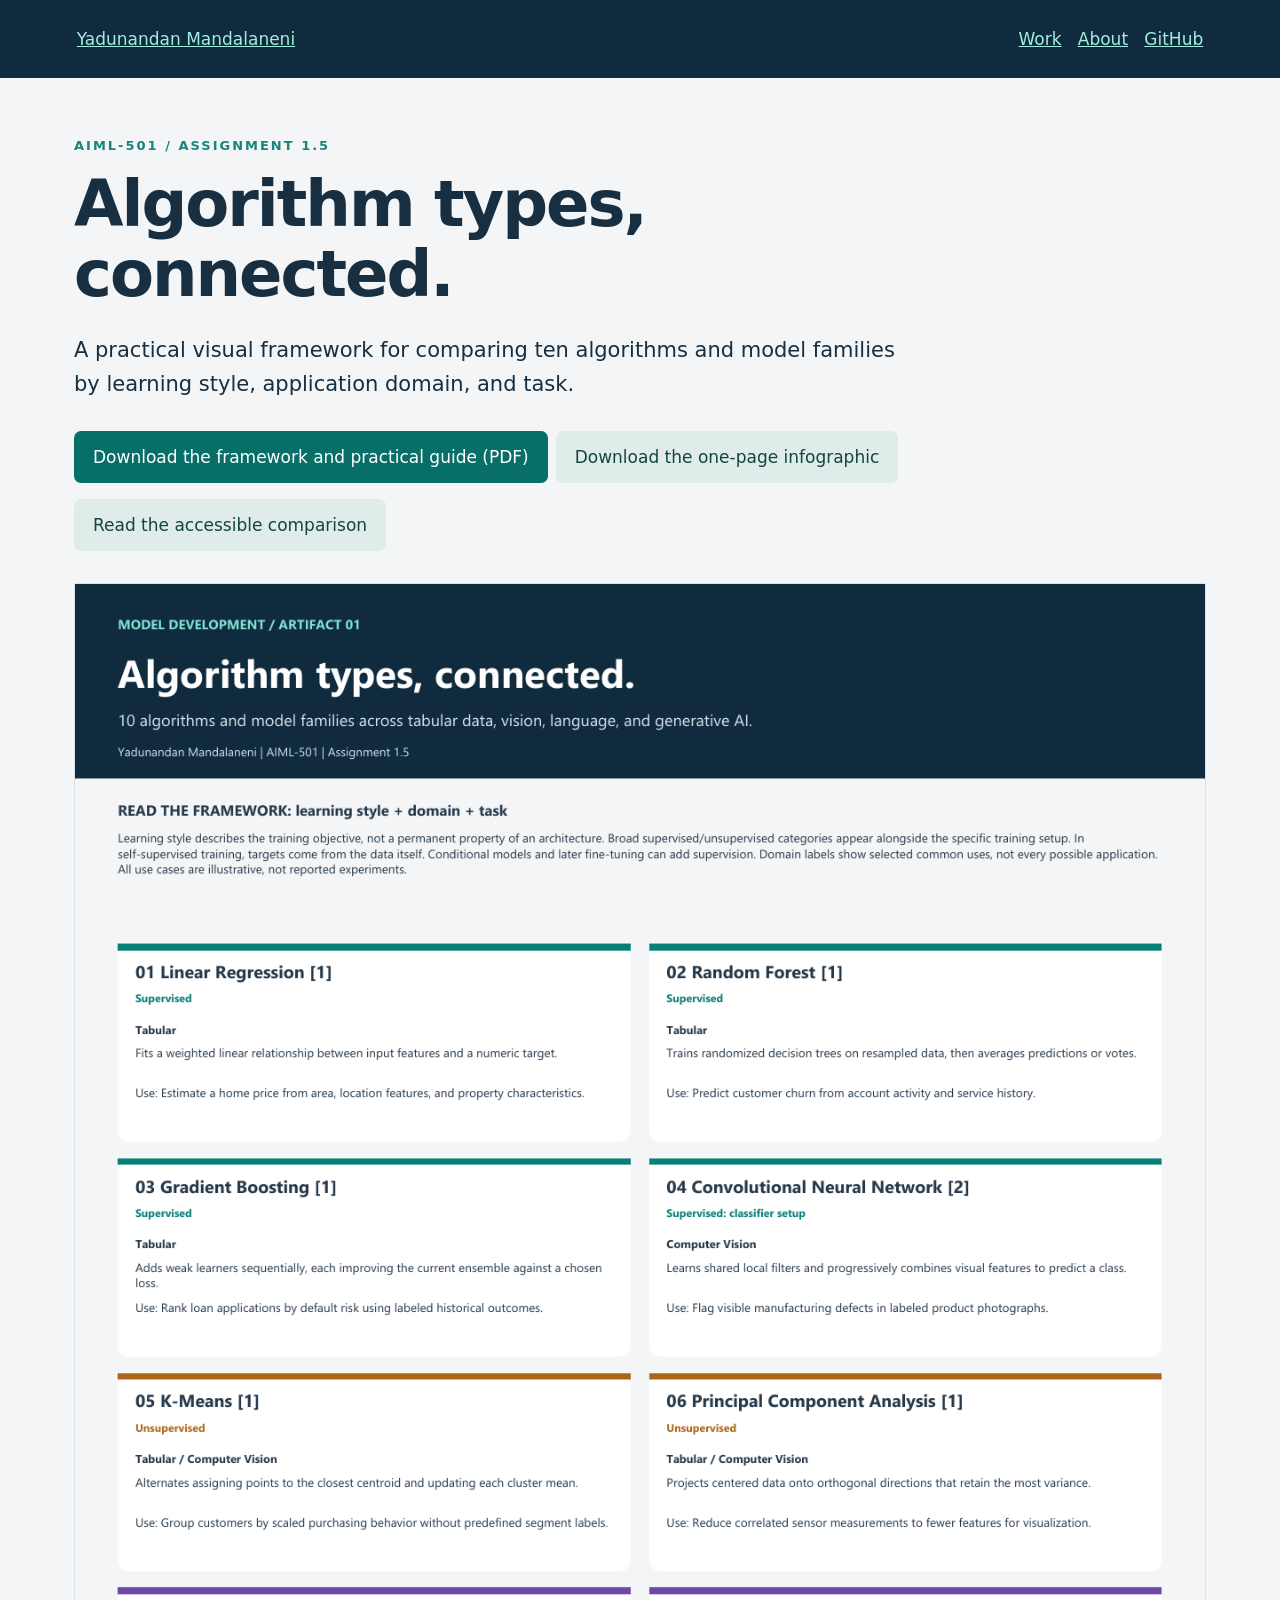
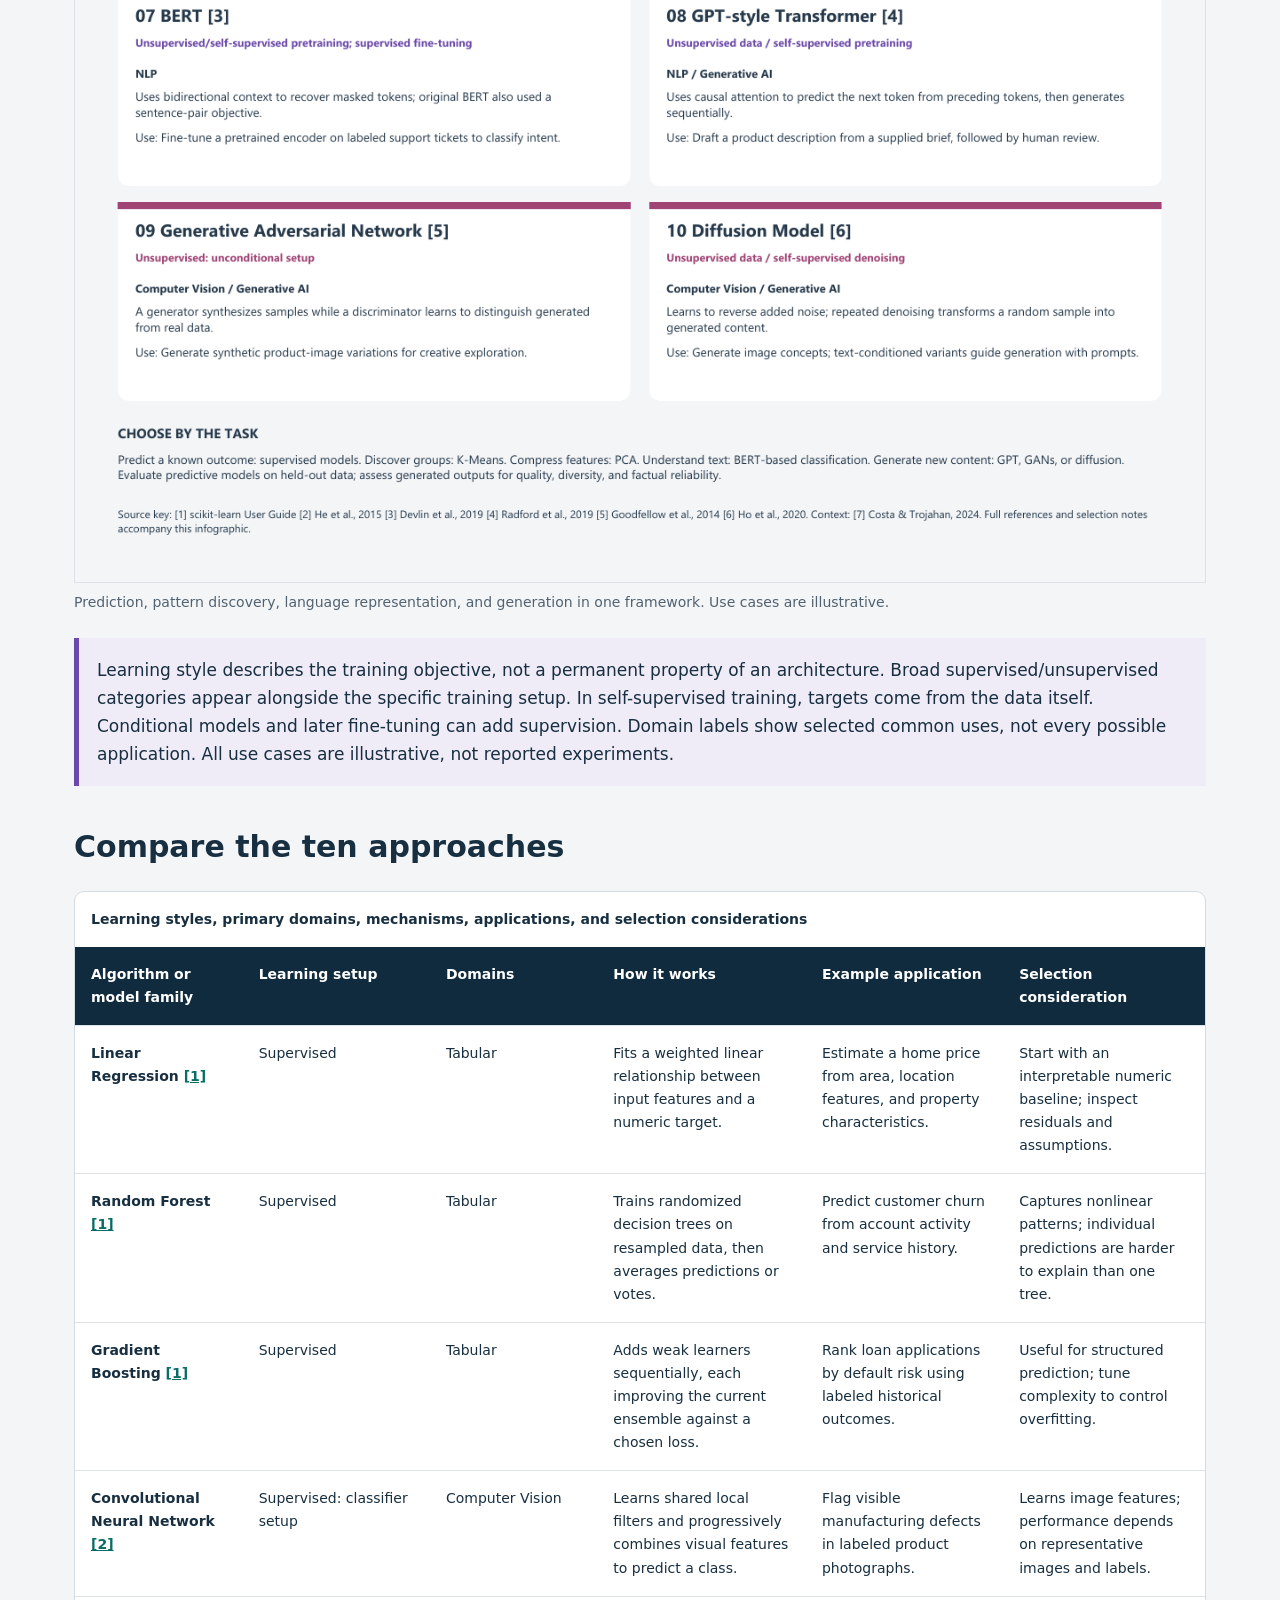
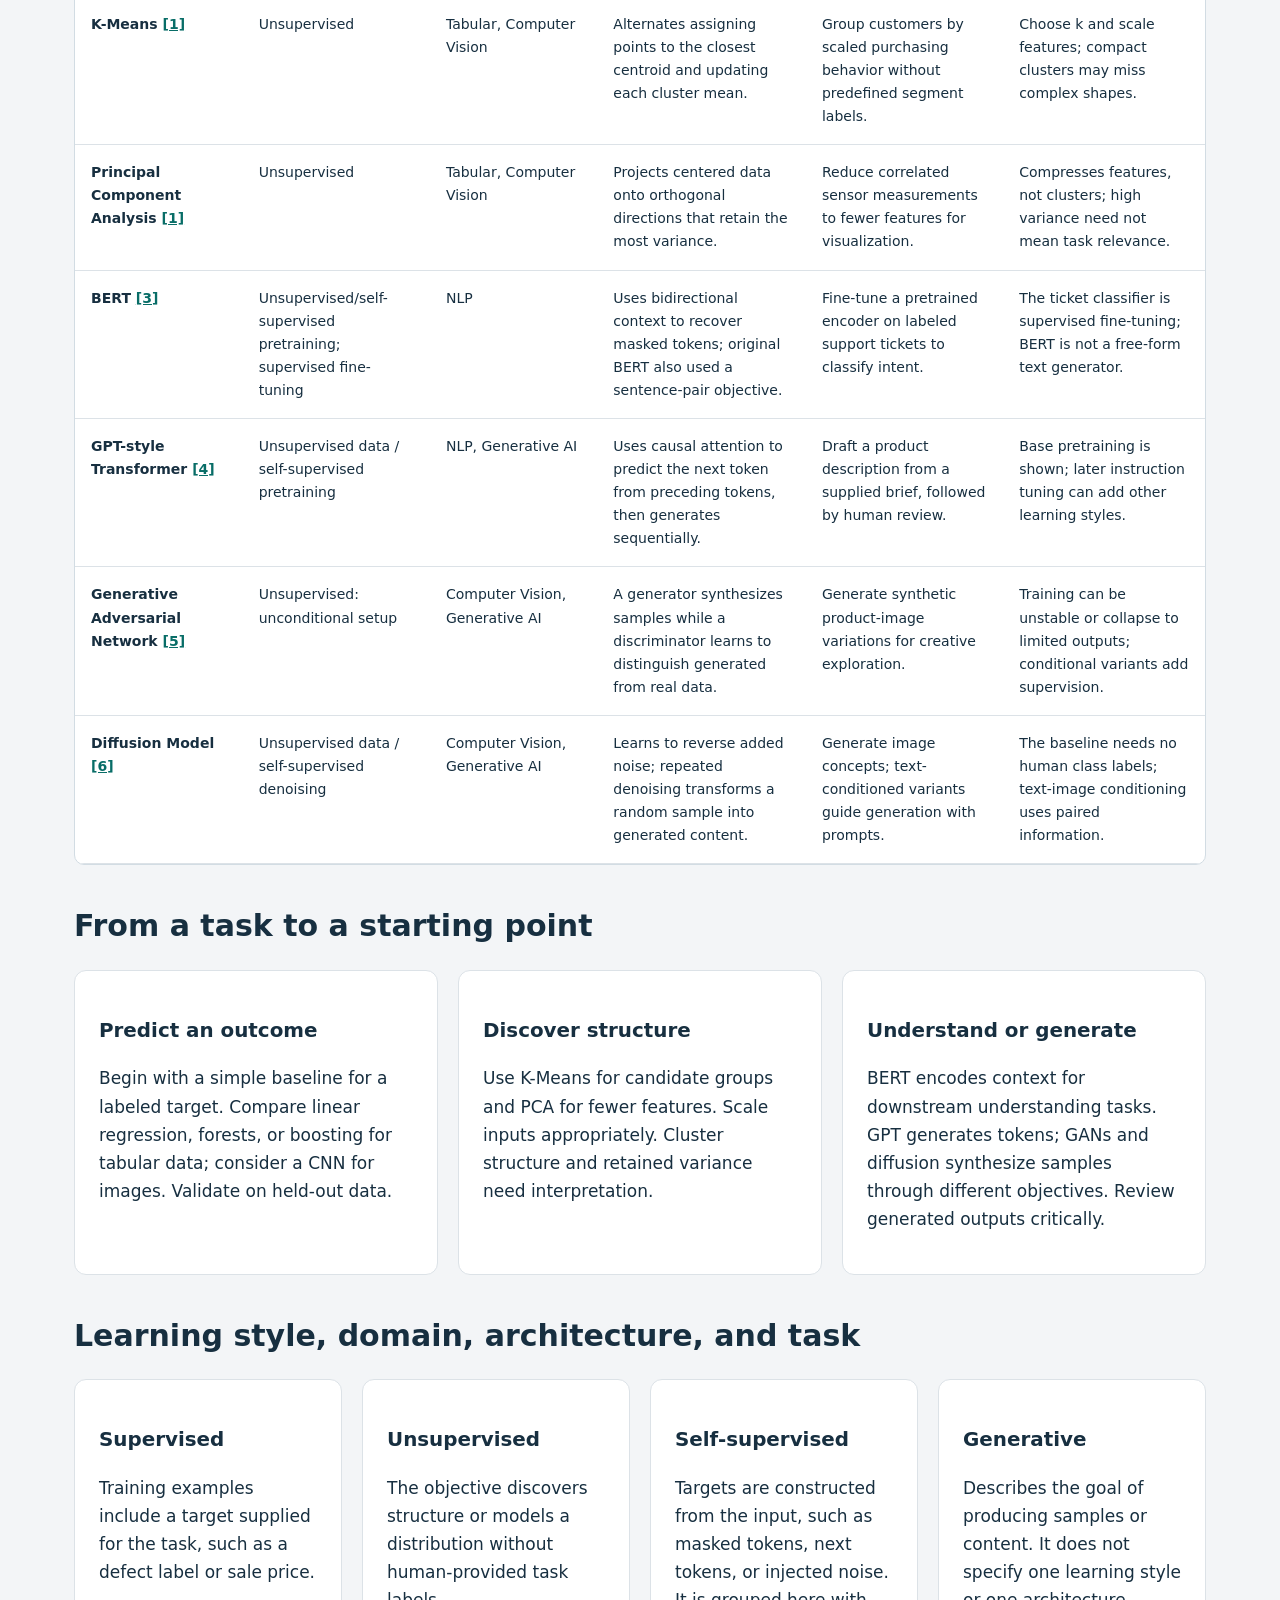
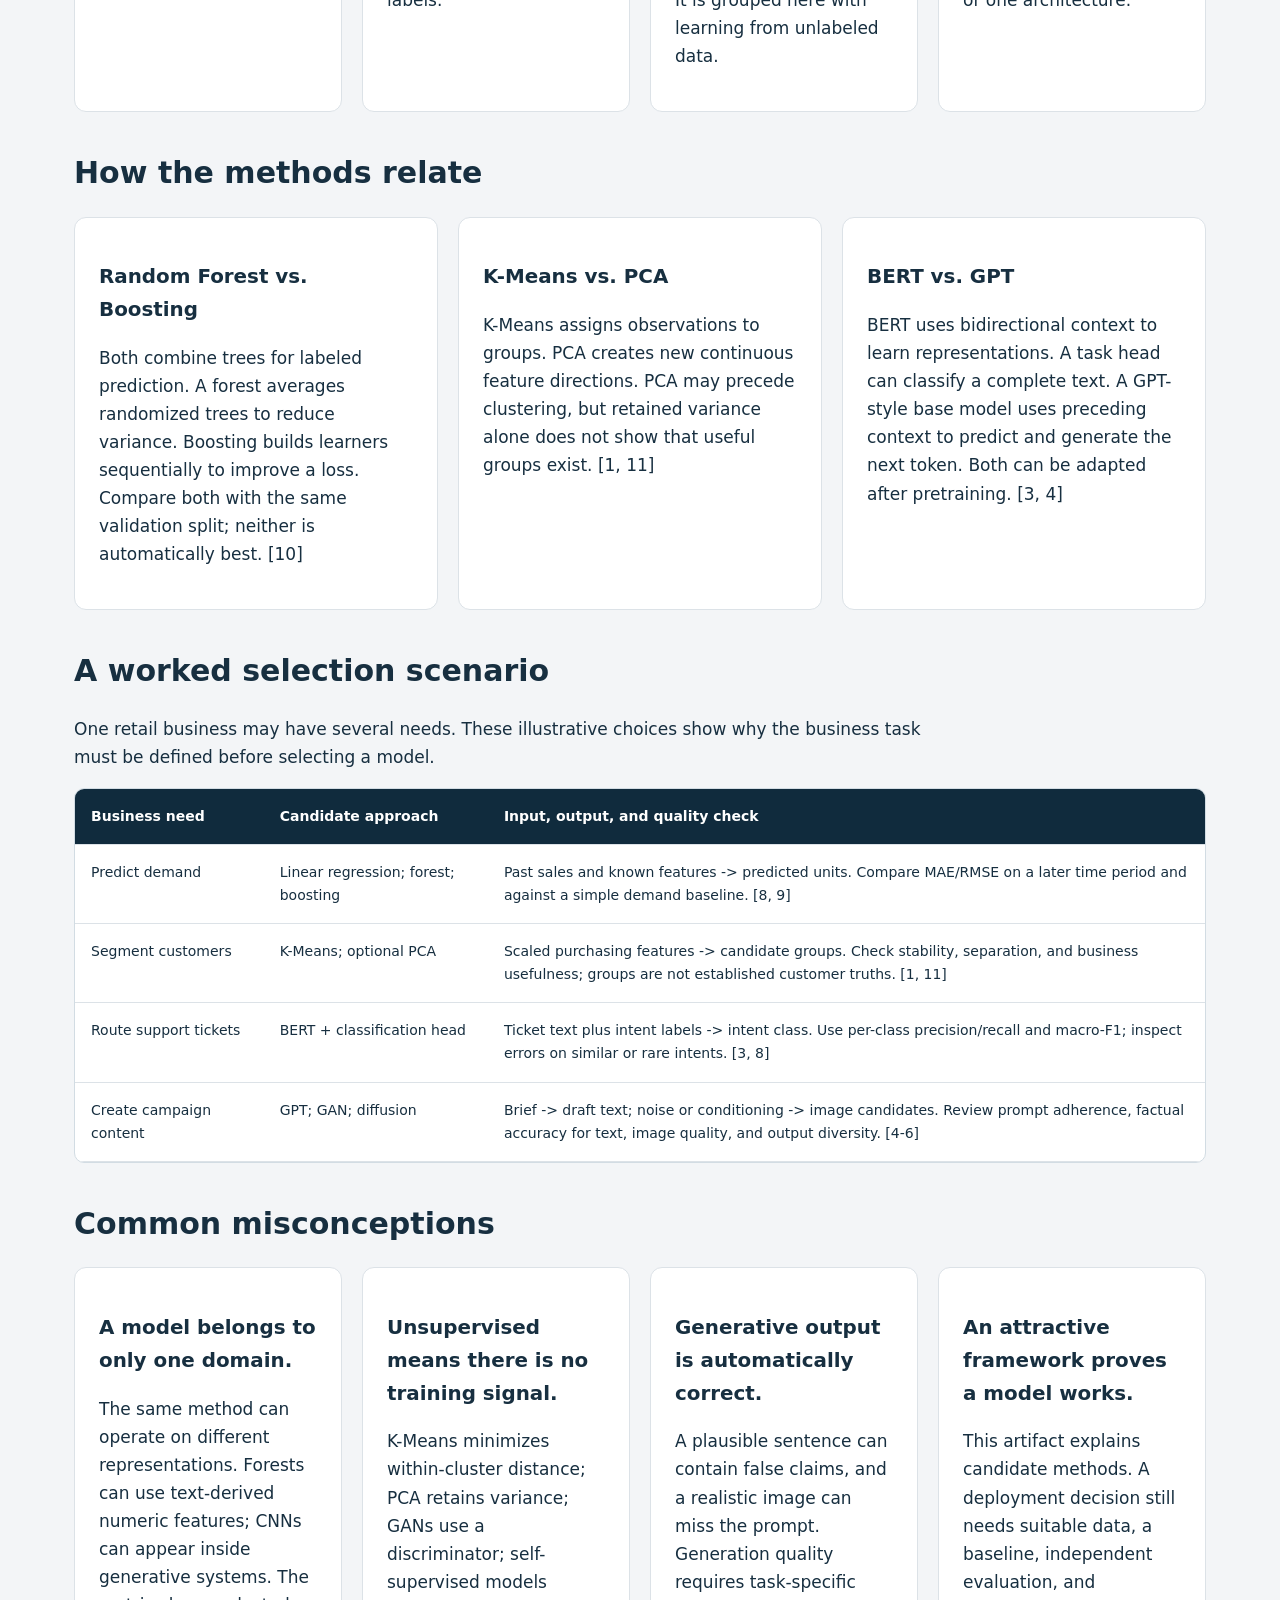
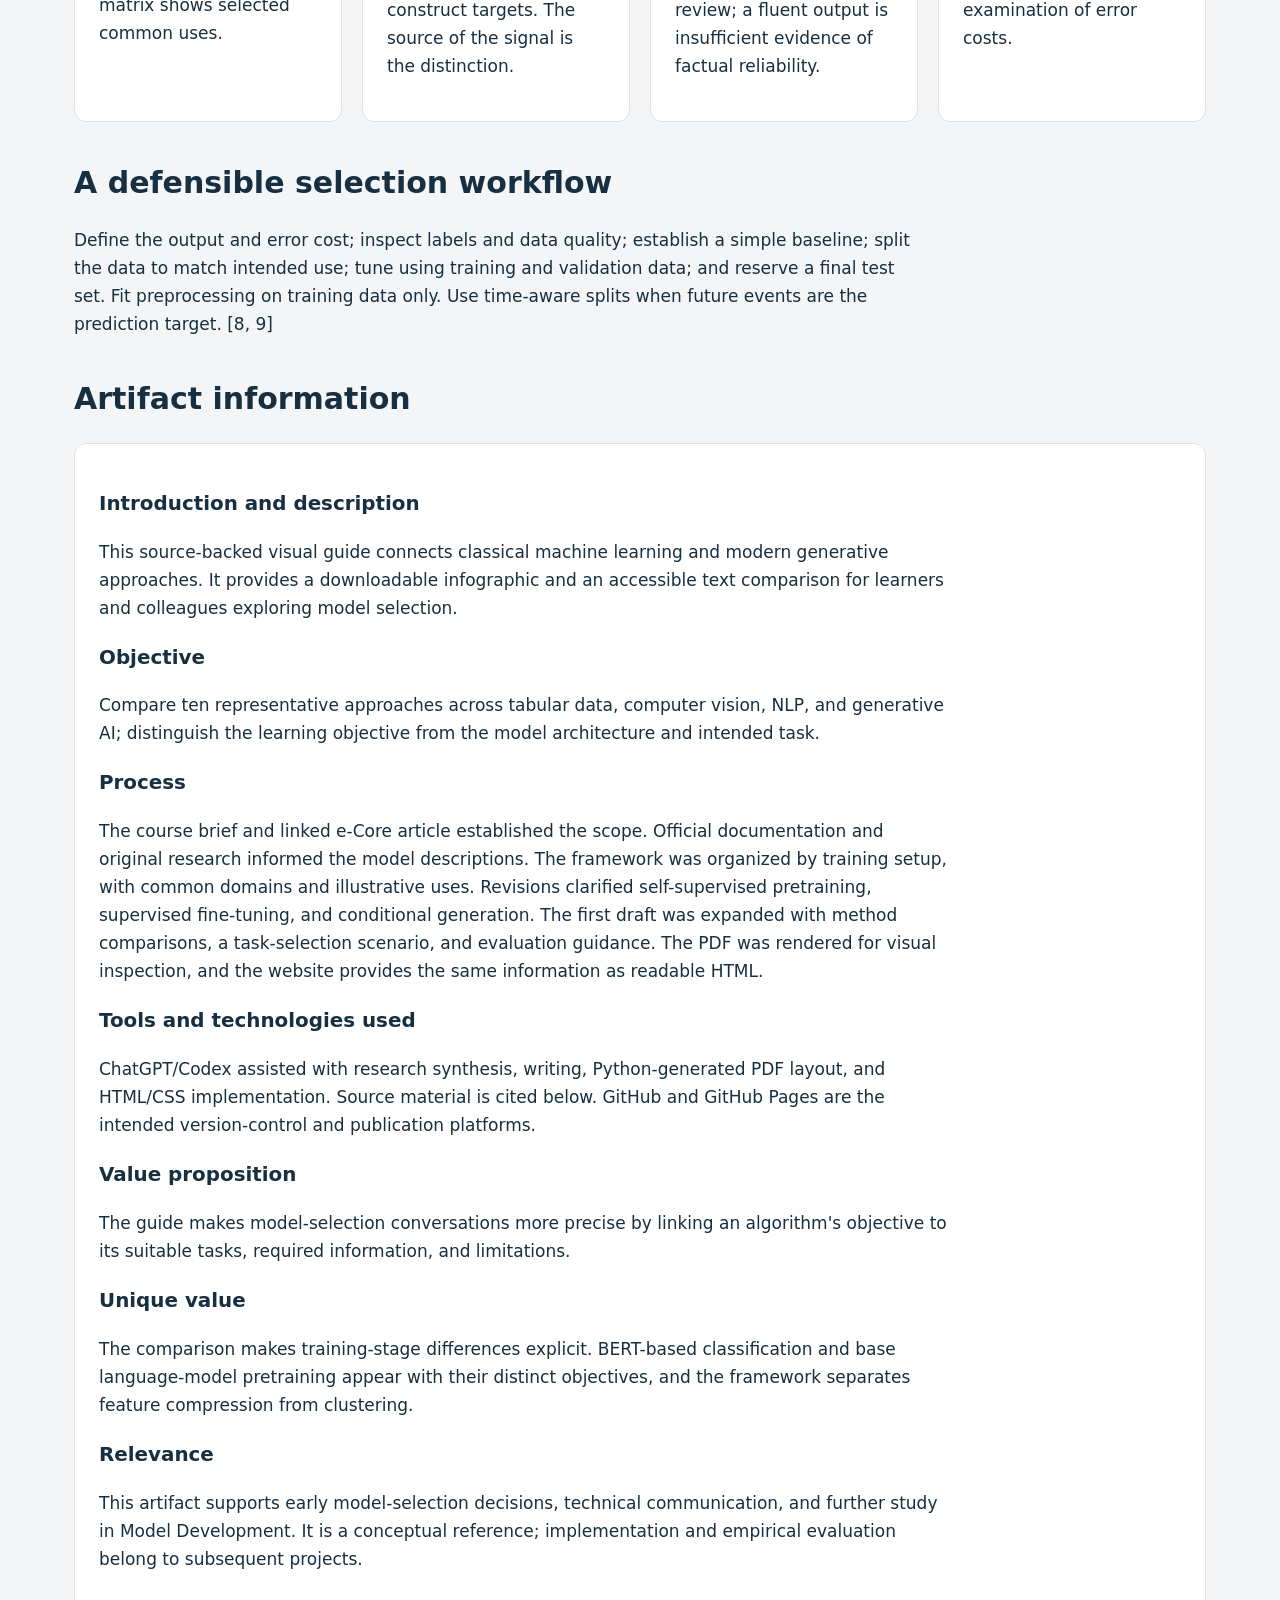
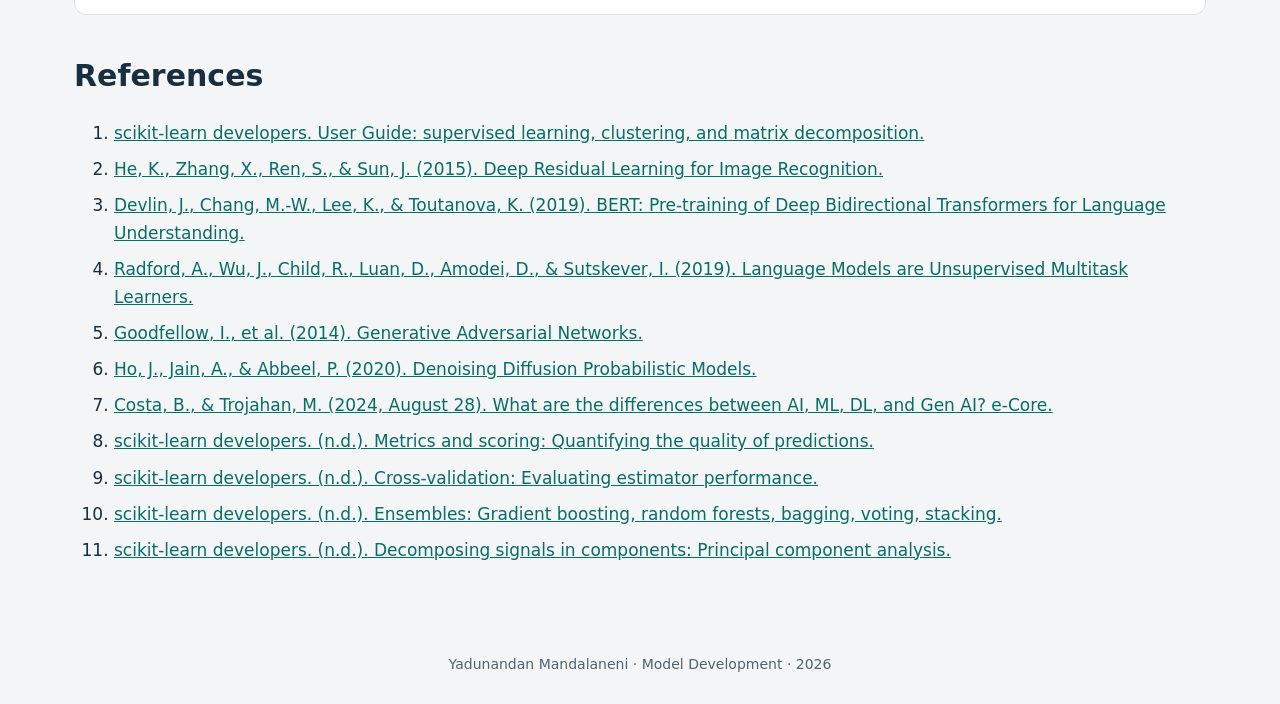
==== courses/model-development/algorithm-types/index.html @ 96363f98 "Add Model Development portfolio and Algorithm Types artifact" ====
<!doctype html><html lang="en"><head><meta charset="utf-8"><meta name="viewport" content="width=device-width,initial-scale=1"><title>Algorithm Types | Yadunandan Mandalaneni</title><meta name="description" content="Algorithm Types - Model Development coursework and project evidence."><link rel="stylesheet" href="../../../styles.css"></head><body><header><nav><a href="../../../index.html">Yadunandan Mandalaneni</a><span><a href="../../../index.html#work">Work</a> &nbsp; <a href="../../../index.html#about">About</a> &nbsp; <a href="https://github.com/Nandan09-12">GitHub</a></span></nav></header><main><p class="eyebrow">AIML-501 / Assignment 1.5</p><h1>Algorithm types,<br>connected.</h1><p class="lead">A practical visual framework for comparing ten algorithms and model families by learning style, application domain, and task.</p><a class="button" href="algorithm-types-framework.pdf">Download the framework and practical guide (PDF)</a><a class="button secondary" href="algorithm-types-infographic.pdf">Download the one-page infographic</a><a class="button secondary" href="#comparison">Read the accessible comparison</a><figure><img src="algorithm-types-framework.png" alt="Ten-algorithm infographic. The complete explanations and use cases are available in the comparison table below."><figcaption>Prediction, pattern discovery, language representation, and generation in one framework. Use cases are illustrative.</figcaption></figure><div class="note">Learning style describes the training objective, not a permanent property of an architecture. Broad supervised/unsupervised categories appear alongside the specific training setup. In self-supervised training, targets come from the data itself. Conditional models and later fine-tuning can add supervision. Domain labels show selected common uses, not every possible application. All use cases are illustrative, not reported experiments.</div><h2 id="comparison">Compare the ten approaches</h2><div class="scroll" tabindex="0" role="region" aria-label="Scrollable algorithm comparison"><table><caption>Learning styles, primary domains, mechanisms, applications, and selection considerations</caption><thead><tr><th>Algorithm or model family</th><th>Learning setup</th><th>Domains</th><th>How it works</th><th>Example application</th><th>Selection consideration</th></tr></thead><tbody><tr><th scope="row">Linear Regression <a href="#ref-1">[1]</a></th><td>Supervised</td><td>Tabular</td><td>Fits a weighted linear relationship between input features and a numeric target.</td><td>Estimate a home price from area, location features, and property characteristics.</td><td>Start with an interpretable numeric baseline; inspect residuals and assumptions.</td></tr><tr><th scope="row">Random Forest <a href="#ref-1">[1]</a></th><td>Supervised</td><td>Tabular</td><td>Trains randomized decision trees on resampled data, then averages predictions or votes.</td><td>Predict customer churn from account activity and service history.</td><td>Captures nonlinear patterns; individual predictions are harder to explain than one tree.</td></tr><tr><th scope="row">Gradient Boosting <a href="#ref-1">[1]</a></th><td>Supervised</td><td>Tabular</td><td>Adds weak learners sequentially, each improving the current ensemble against a chosen loss.</td><td>Rank loan applications by default risk using labeled historical outcomes.</td><td>Useful for structured prediction; tune complexity to control overfitting.</td></tr><tr><th scope="row">Convolutional Neural Network <a href="#ref-2">[2]</a></th><td>Supervised: classifier setup</td><td>Computer Vision</td><td>Learns shared local filters and progressively combines visual features to predict a class.</td><td>Flag visible manufacturing defects in labeled product photographs.</td><td>Learns image features; performance depends on representative images and labels.</td></tr><tr><th scope="row">K-Means <a href="#ref-1">[1]</a></th><td>Unsupervised</td><td>Tabular, Computer Vision</td><td>Alternates assigning points to the closest centroid and updating each cluster mean.</td><td>Group customers by scaled purchasing behavior without predefined segment labels.</td><td>Choose k and scale features; compact clusters may miss complex shapes.</td></tr><tr><th scope="row">Principal Component Analysis <a href="#ref-1">[1]</a></th><td>Unsupervised</td><td>Tabular, Computer Vision</td><td>Projects centered data onto orthogonal directions that retain the most variance.</td><td>Reduce correlated sensor measurements to fewer features for visualization.</td><td>Compresses features, not clusters; high variance need not mean task relevance.</td></tr><tr><th scope="row">BERT <a href="#ref-3">[3]</a></th><td>Unsupervised/self-supervised pretraining; supervised fine-tuning</td><td>NLP</td><td>Uses bidirectional context to recover masked tokens; original BERT also used a sentence-pair objective.</td><td>Fine-tune a pretrained encoder on labeled support tickets to classify intent.</td><td>The ticket classifier is supervised fine-tuning; BERT is not a free-form text generator.</td></tr><tr><th scope="row">GPT-style Transformer <a href="#ref-4">[4]</a></th><td>Unsupervised data / self-supervised pretraining</td><td>NLP, Generative AI</td><td>Uses causal attention to predict the next token from preceding tokens, then generates sequentially.</td><td>Draft a product description from a supplied brief, followed by human review.</td><td>Base pretraining is shown; later instruction tuning can add other learning styles.</td></tr><tr><th scope="row">Generative Adversarial Network <a href="#ref-5">[5]</a></th><td>Unsupervised: unconditional setup</td><td>Computer Vision, Generative AI</td><td>A generator synthesizes samples while a discriminator learns to distinguish generated from real data.</td><td>Generate synthetic product-image variations for creative exploration.</td><td>Training can be unstable or collapse to limited outputs; conditional variants add supervision.</td></tr><tr><th scope="row">Diffusion Model <a href="#ref-6">[6]</a></th><td>Unsupervised data / self-supervised denoising</td><td>Computer Vision, Generative AI</td><td>Learns to reverse added noise; repeated denoising transforms a random sample into generated content.</td><td>Generate image concepts; text-conditioned variants guide generation with prompts.</td><td>The baseline needs no human class labels; text-image conditioning uses paired information.</td></tr></tbody></table></div><h2>From a task to a starting point</h2><div class="cards"><section class="panel"><h3>Predict an outcome</h3><p>Begin with a simple baseline for a labeled target. Compare linear regression, forests, or boosting for tabular data; consider a CNN for images. Validate on held-out data.</p></section><section class="panel"><h3>Discover structure</h3><p>Use K-Means for candidate groups and PCA for fewer features. Scale inputs appropriately. Cluster structure and retained variance need interpretation.</p></section><section class="panel"><h3>Understand or generate</h3><p>BERT encodes context for downstream understanding tasks. GPT generates tokens; GANs and diffusion synthesize samples through different objectives. Review generated outputs critically.</p></section></div><h2>Learning style, domain, architecture, and task</h2><div class="cards"><section class="panel"><h3>Supervised</h3><p>Training examples include a target supplied for the task, such as a defect label or sale price.</p></section><section class="panel"><h3>Unsupervised</h3><p>The objective discovers structure or models a distribution without human-provided task labels.</p></section><section class="panel"><h3>Self-supervised</h3><p>Targets are constructed from the input, such as masked tokens, next tokens, or injected noise. It is grouped here with learning from unlabeled data.</p></section><section class="panel"><h3>Generative</h3><p>Describes the goal of producing samples or content. It does not specify one learning style or one architecture.</p></section></div><h2>How the methods relate</h2><div class="cards"><section class="panel"><h3>Random Forest vs. Boosting</h3><p>Both combine trees for labeled prediction. A forest averages randomized trees to reduce variance. Boosting builds learners sequentially to improve a loss. Compare both with the same validation split; neither is automatically best. [10]</p></section><section class="panel"><h3>K-Means vs. PCA</h3><p>K-Means assigns observations to groups. PCA creates new continuous feature directions. PCA may precede clustering, but retained variance alone does not show that useful groups exist. [1, 11]</p></section><section class="panel"><h3>BERT vs. GPT</h3><p>BERT uses bidirectional context to learn representations. A task head can classify a complete text. A GPT-style base model uses preceding context to predict and generate the next token. Both can be adapted after pretraining. [3, 4]</p></section></div><h2>A worked selection scenario</h2><p>One retail business may have several needs. These illustrative choices show why the business task must be defined before selecting a model.</p><div class="scroll" tabindex="0" role="region" aria-label="Retail task comparison"><table><thead><tr><th>Business need</th><th>Candidate approach</th><th>Input, output, and quality check</th></tr></thead><tbody><tr><td>Predict demand</td><td>Linear regression; forest; boosting</td><td>Past sales and known features -&gt; predicted units. Compare MAE/RMSE on a later time period and against a simple demand baseline. [8, 9]</td></tr><tr><td>Segment customers</td><td>K-Means; optional PCA</td><td>Scaled purchasing features -&gt; candidate groups. Check stability, separation, and business usefulness; groups are not established customer truths. [1, 11]</td></tr><tr><td>Route support tickets</td><td>BERT + classification head</td><td>Ticket text plus intent labels -&gt; intent class. Use per-class precision/recall and macro-F1; inspect errors on similar or rare intents. [3, 8]</td></tr><tr><td>Create campaign content</td><td>GPT; GAN; diffusion</td><td>Brief -&gt; draft text; noise or conditioning -&gt; image candidates. Review prompt adherence, factual accuracy for text, image quality, and output diversity. [4-6]</td></tr></tbody></table></div><h2>Common misconceptions</h2><div class="cards"><section class="panel"><h3>A model belongs to only one domain.</h3><p>The same method can operate on different representations. Forests can use text-derived numeric features; CNNs can appear inside generative systems. The matrix shows selected common uses.</p></section><section class="panel"><h3>Unsupervised means there is no training signal.</h3><p>K-Means minimizes within-cluster distance; PCA retains variance; GANs use a discriminator; self-supervised models construct targets. The source of the signal is the distinction.</p></section><section class="panel"><h3>Generative output is automatically correct.</h3><p>A plausible sentence can contain false claims, and a realistic image can miss the prompt. Generation quality requires task-specific review; a fluent output is insufficient evidence of factual reliability.</p></section><section class="panel"><h3>An attractive framework proves a model works.</h3><p>This artifact explains candidate methods. A deployment decision still needs suitable data, a baseline, independent evaluation, and examination of error costs.</p></section></div><h2>A defensible selection workflow</h2><p>Define the output and error cost; inspect labels and data quality; establish a simple baseline; split the data to match intended use; tune using training and validation data; and reserve a final test set. Fit preprocessing on training data only. Use time-aware splits when future events are the prediction target. [8, 9]</p><h2>Artifact information</h2><section class="panel"><h3>Introduction and description</h3><p>This source-backed visual guide connects classical machine learning and modern generative approaches. It provides a downloadable infographic and an accessible text comparison for learners and colleagues exploring model selection.</p><h3>Objective</h3><p>Compare ten representative approaches across tabular data, computer vision, NLP, and generative AI; distinguish the learning objective from the model architecture and intended task.</p><h3>Process</h3><p>The course brief and linked e-Core article established the scope. Official documentation and original research informed the model descriptions. The framework was organized by training setup, with common domains and illustrative uses. Revisions clarified self-supervised pretraining, supervised fine-tuning, and conditional generation. The first draft was expanded with method comparisons, a task-selection scenario, and evaluation guidance. The PDF was rendered for visual inspection, and the website provides the same information as readable HTML.</p><h3>Tools and technologies used</h3><p>ChatGPT/Codex assisted with research synthesis, writing, Python-generated PDF layout, and HTML/CSS implementation. Source material is cited below. GitHub and GitHub Pages are the intended version-control and publication platforms.</p><h3>Value proposition</h3><p>The guide makes model-selection conversations more precise by linking an algorithm's objective to its suitable tasks, required information, and limitations.</p><h3>Unique value</h3><p>The comparison makes training-stage differences explicit. BERT-based classification and base language-model pretraining appear with their distinct objectives, and the framework separates feature compression from clustering.</p><h3>Relevance</h3><p>This artifact supports early model-selection decisions, technical communication, and further study in Model Development. It is a conceptual reference; implementation and empirical evaluation belong to subsequent projects.</p></section><h2>References</h2><ol><li id="ref-1" value="1"><a href="https://scikit-learn.org/stable/user_guide.html">scikit-learn developers. User Guide: supervised learning, clustering, and matrix decomposition.</a></li><li id="ref-2" value="2"><a href="https://arxiv.org/abs/1512.03385">He, K., Zhang, X., Ren, S., &amp; Sun, J. (2015). Deep Residual Learning for Image Recognition.</a></li><li id="ref-3" value="3"><a href="https://arxiv.org/abs/1810.04805">Devlin, J., Chang, M.-W., Lee, K., &amp; Toutanova, K. (2019). BERT: Pre-training of Deep Bidirectional Transformers for Language Understanding.</a></li><li id="ref-4" value="4"><a href="https://cdn.openai.com/better-language-models/language_models_are_unsupervised_multitask_learners.pdf">Radford, A., Wu, J., Child, R., Luan, D., Amodei, D., &amp; Sutskever, I. (2019). Language Models are Unsupervised Multitask Learners.</a></li><li id="ref-5" value="5"><a href="https://arxiv.org/abs/1406.2661">Goodfellow, I., et al. (2014). Generative Adversarial Networks.</a></li><li id="ref-6" value="6"><a href="https://arxiv.org/abs/2006.11239">Ho, J., Jain, A., &amp; Abbeel, P. (2020). Denoising Diffusion Probabilistic Models.</a></li><li id="ref-7" value="7"><a href="https://www.e-core.com/na-en/articles/differences-between-ai-ml-dl-gen-ai">Costa, B., &amp; Trojahan, M. (2024, August 28). What are the differences between AI, ML, DL, and Gen AI? e-Core.</a></li><li id="ref-8" value="8"><a href="https://scikit-learn.org/stable/modules/model_evaluation.html">scikit-learn developers. (n.d.). Metrics and scoring: Quantifying the quality of predictions.</a></li><li id="ref-9" value="9"><a href="https://scikit-learn.org/stable/modules/cross_validation.html">scikit-learn developers. (n.d.). Cross-validation: Evaluating estimator performance.</a></li><li id="ref-10" value="10"><a href="https://scikit-learn.org/stable/modules/ensemble.html">scikit-learn developers. (n.d.). Ensembles: Gradient boosting, random forests, bagging, voting, stacking.</a></li><li id="ref-11" value="11"><a href="https://scikit-learn.org/stable/modules/decomposition.html#pca">scikit-learn developers. (n.d.). Decomposing signals in components: Principal component analysis.</a></li></ol></main><footer>Yadunandan Mandalaneni · Model Development · 2026</footer></body></html>
---- styles.css ----
*{box-sizing:border-box}body{margin:0;background:#f3f5f7;color:#172f40;font:17px/1.65 system-ui,sans-serif}a{color:#086d67}header{background:#102b3d;color:white;padding:25px max(6vw,22px)}header a{color:#a3eddf}nav{display:flex;justify-content:space-between;gap:20px;flex-wrap:wrap}main{max-width:1180px;margin:auto;padding:44px 24px}h1{font-size:clamp(34px,5vw,64px);line-height:1.08;letter-spacing:-2px;margin:14px 0 24px}h2{font-size:30px;line-height:1.25;margin-top:42px}h3{margin-bottom:8px}p{max-width:850px}.eyebrow{font-size:13px;text-transform:uppercase;letter-spacing:2px;color:#16857b;font-weight:750}.lead{font-size:21px}.button{display:inline-block;background:#086f68;color:white;text-decoration:none;border-radius:7px;padding:12px 19px;margin:8px 8px 8px 0}.secondary{background:#e0ece9;color:#13463e}.panel{background:white;border:1px solid #dce2e7;border-radius:12px;padding:24px;margin:22px 0}.note{border-left:5px solid #6c49a8;background:#efebf7;padding:18px}figure{margin:24px 0}figure img{max-width:100%;height:auto;border:1px solid #dce2e7}figcaption{font-size:14px;color:#526270}.scroll{overflow:auto;border:1px solid #d2dce3;border-radius:10px;background:white}table{border-collapse:collapse;min-width:1100px;font-size:14px}caption{padding:16px;text-align:left;font-weight:bold}th,td{text-align:left;vertical-align:top;padding:16px;border-bottom:1px solid #dce2e7}thead{background:#102b3d;color:white}tbody th{min-width:155px}td{min-width:160px}footer{padding:28px;text-align:center;font-size:14px;color:#526270}li{margin:8px 0}:focus-visible{outline:3px solid #bf7624;outline-offset:4px}.cards{display:grid;grid-template-columns:repeat(auto-fit,minmax(260px,1fr));gap:20px}.cards .panel{margin:0}html{scroll-behavior:smooth}@media print{header,nav,.button{display:none}main{padding:0}body{background:white;font-size:11pt}h1{font-size:28pt}.scroll{overflow:visible}table{min-width:0;font-size:8pt}td,th{min-width:0;padding:5px}}
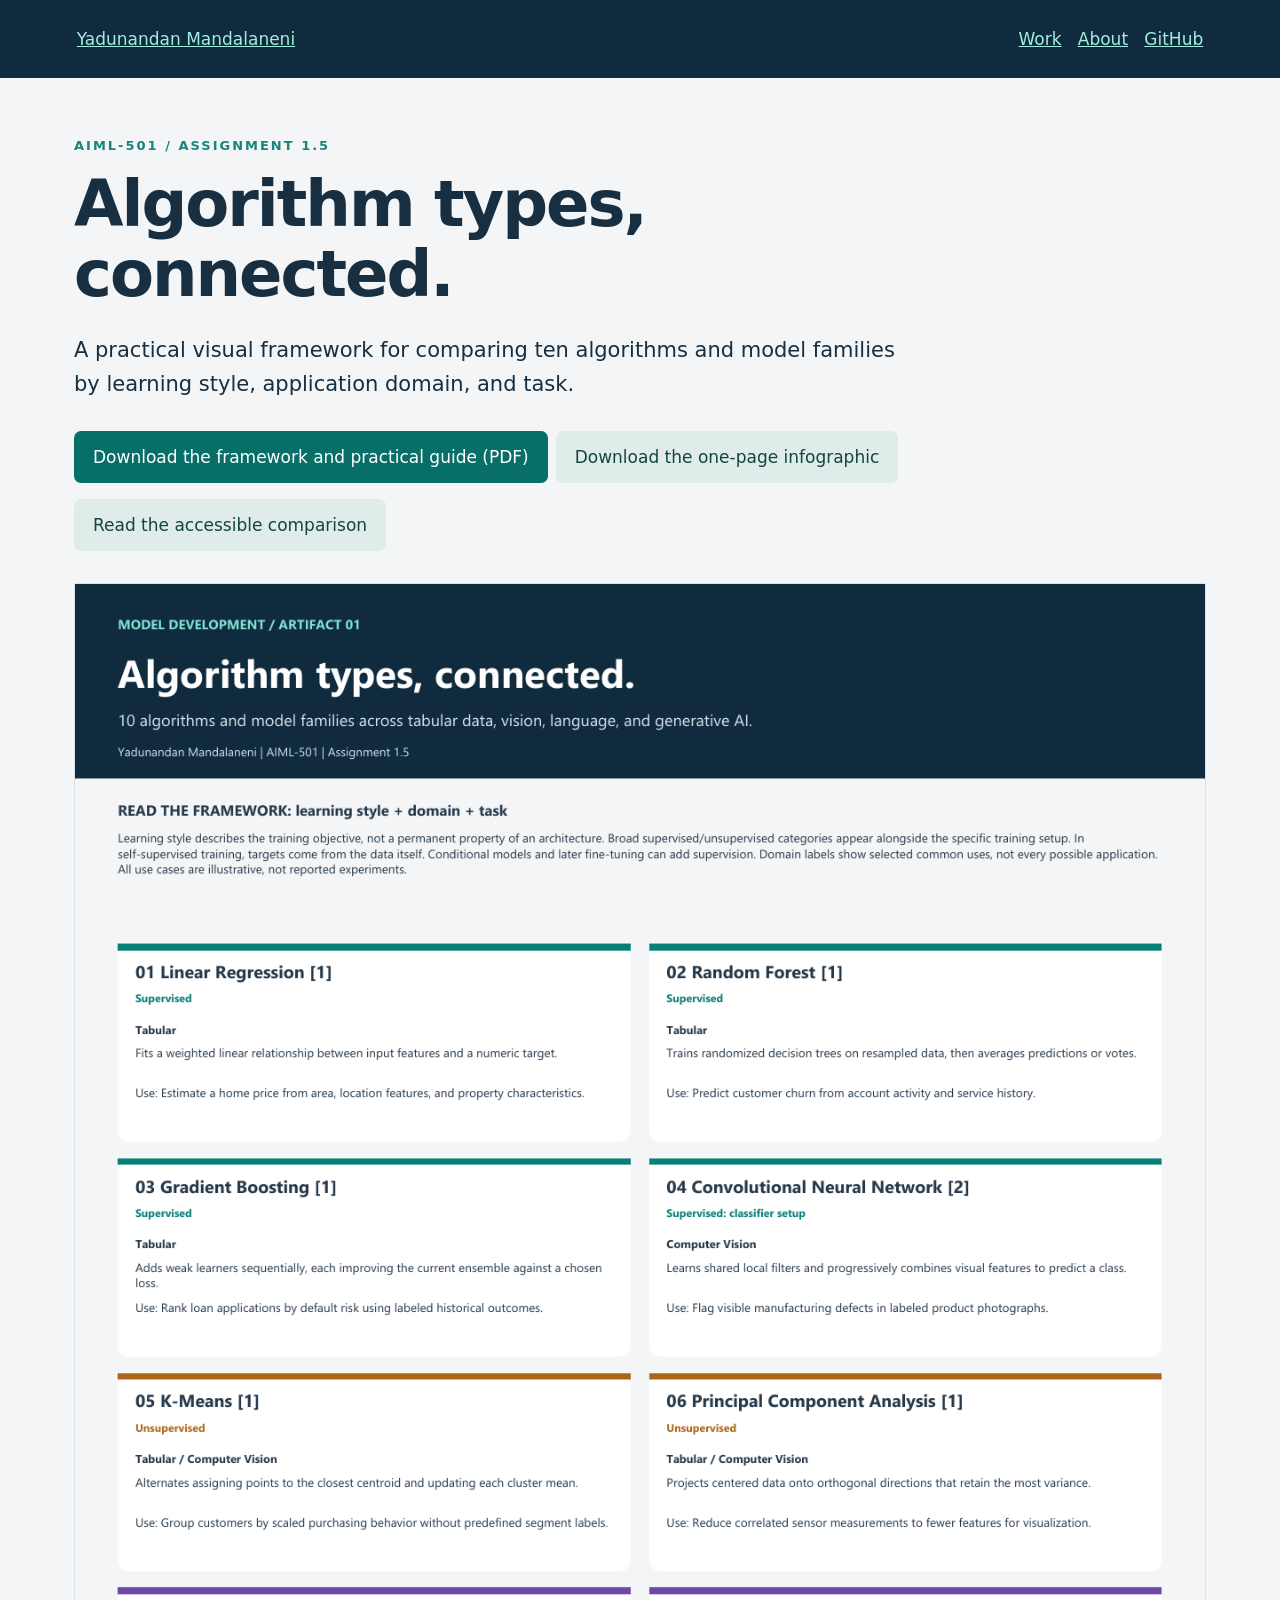
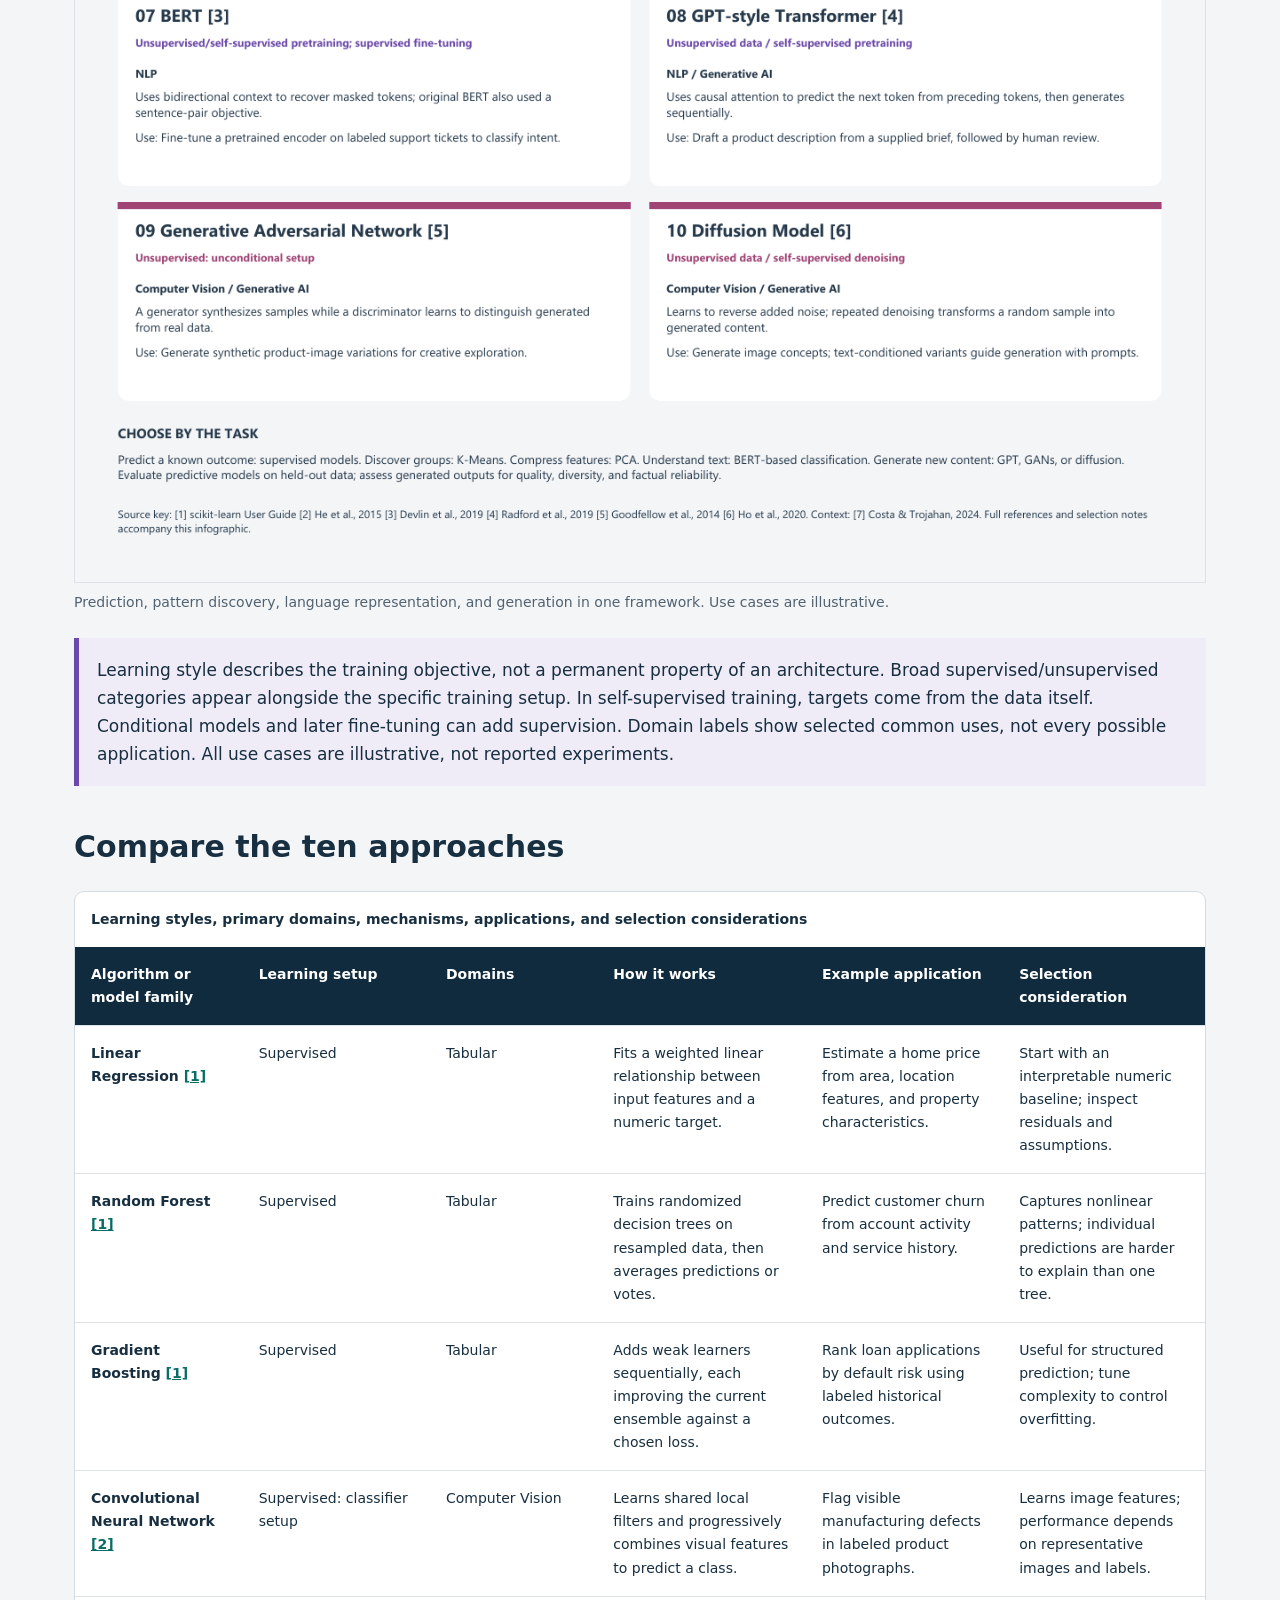
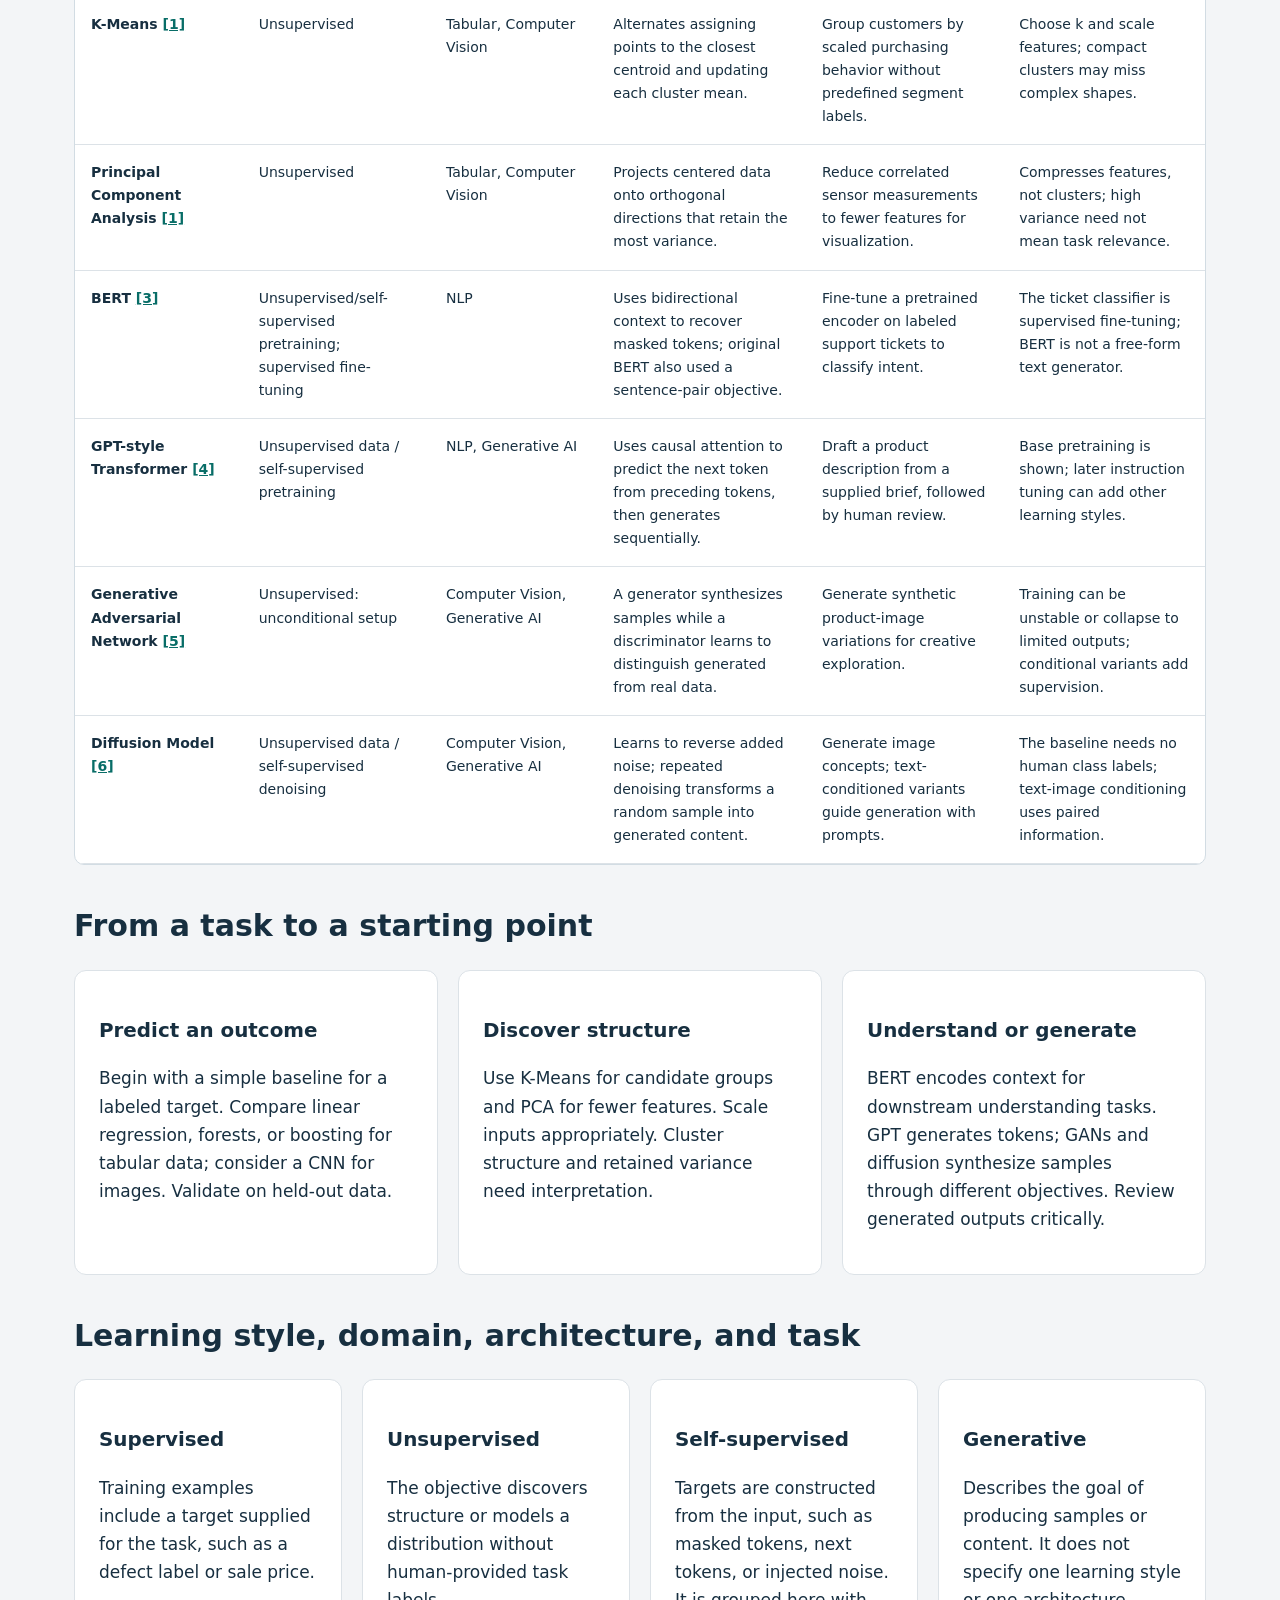
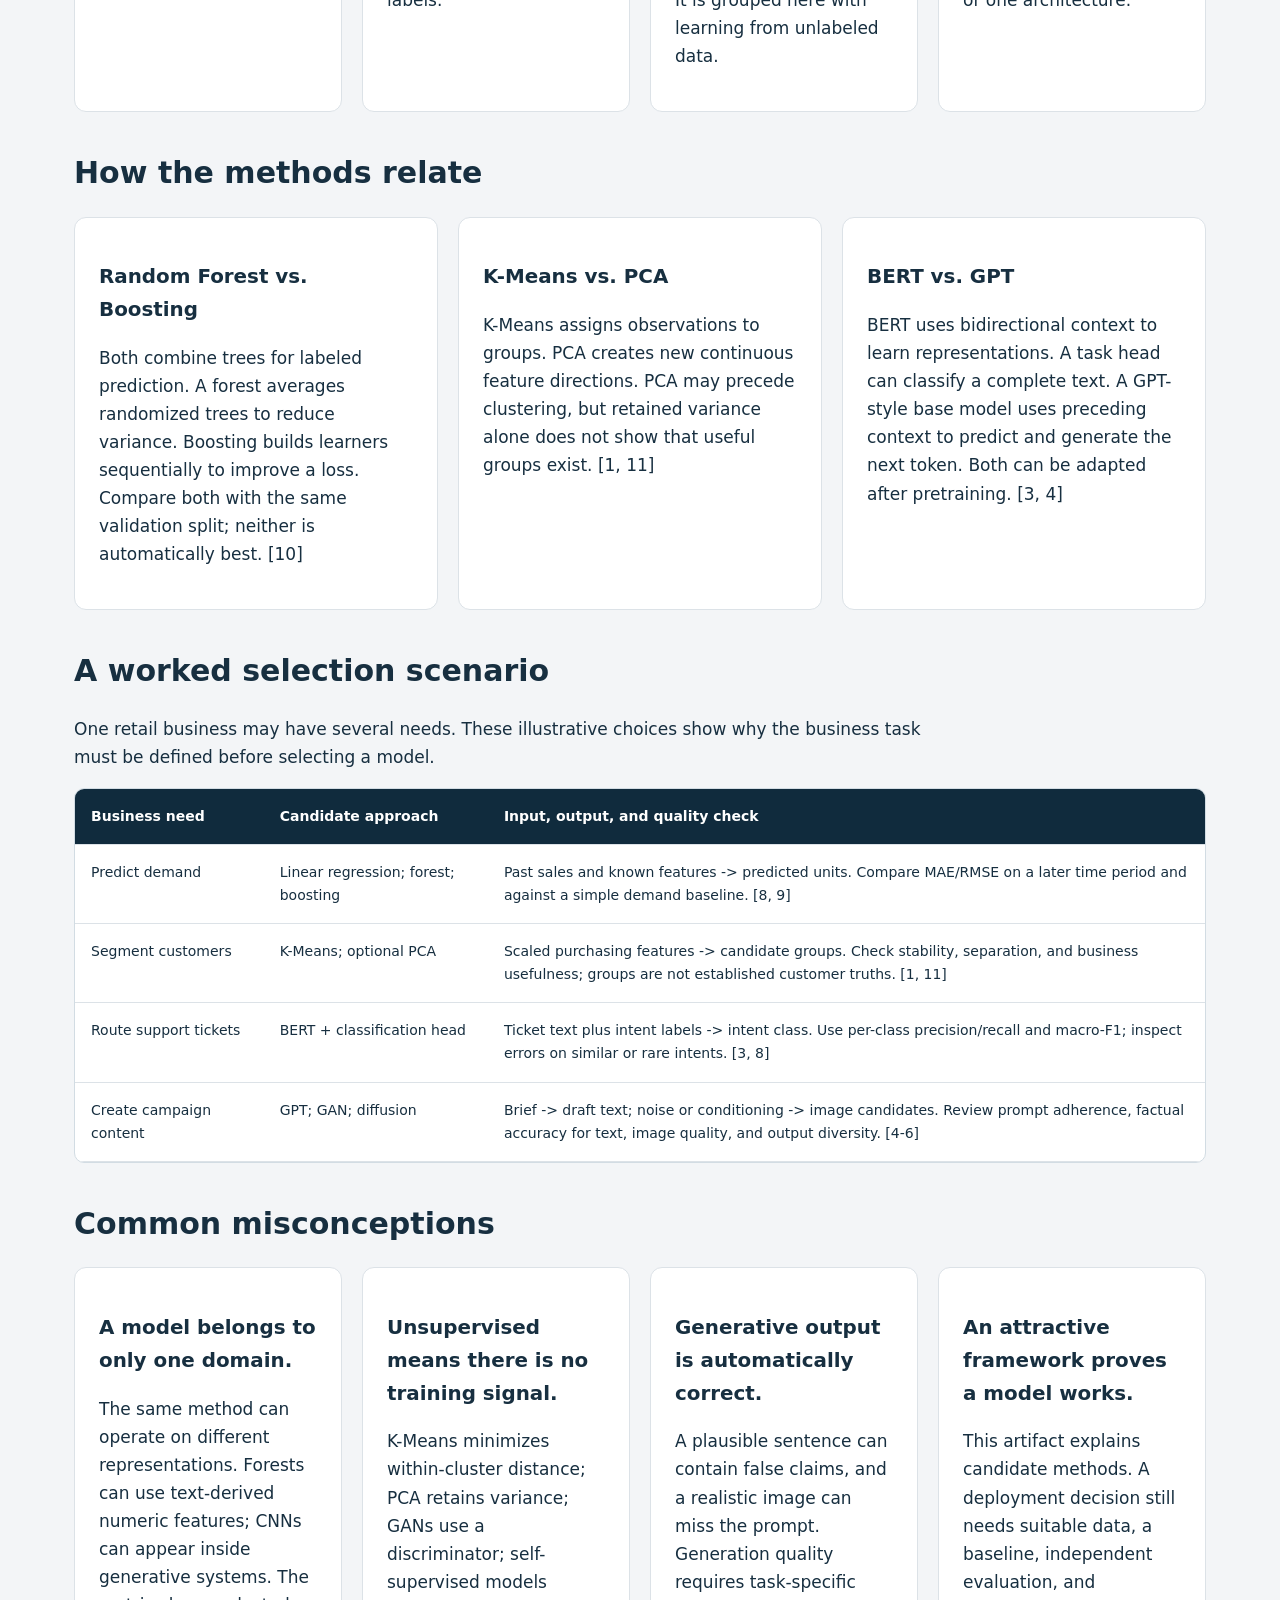
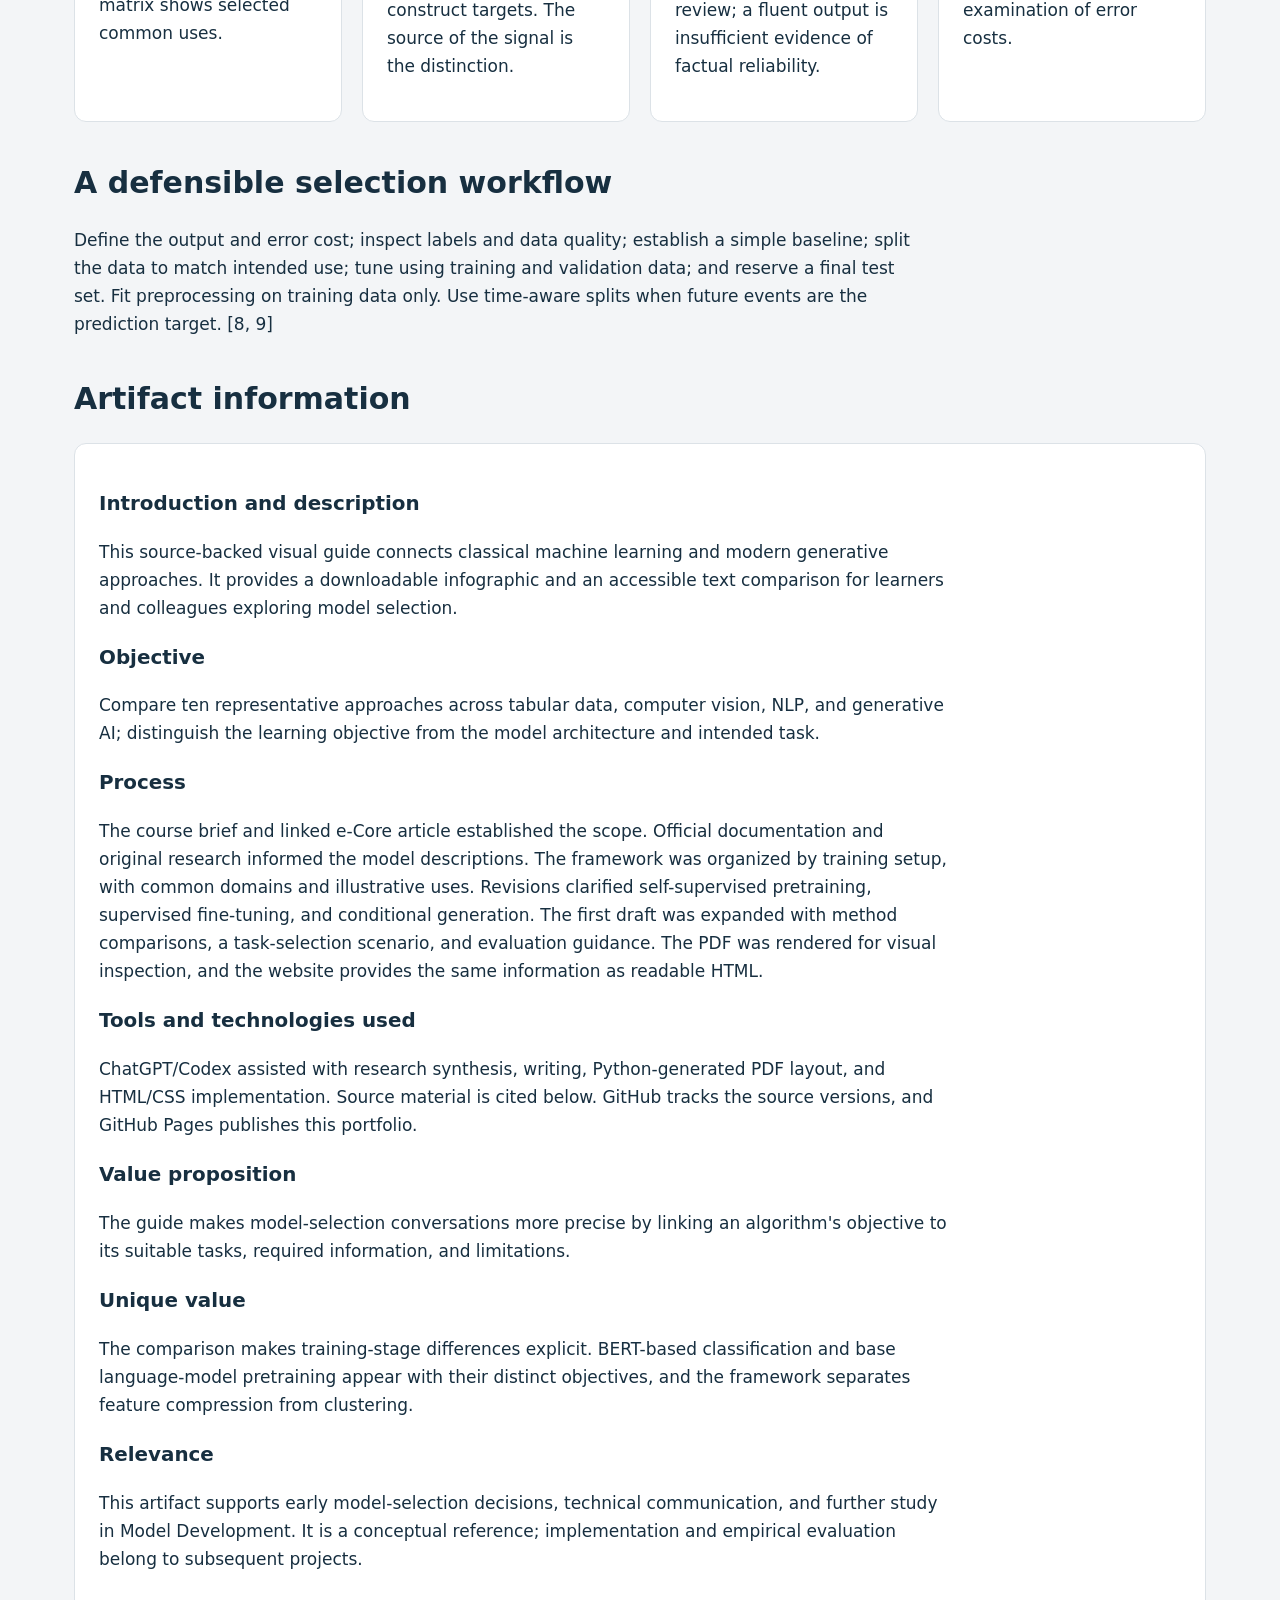
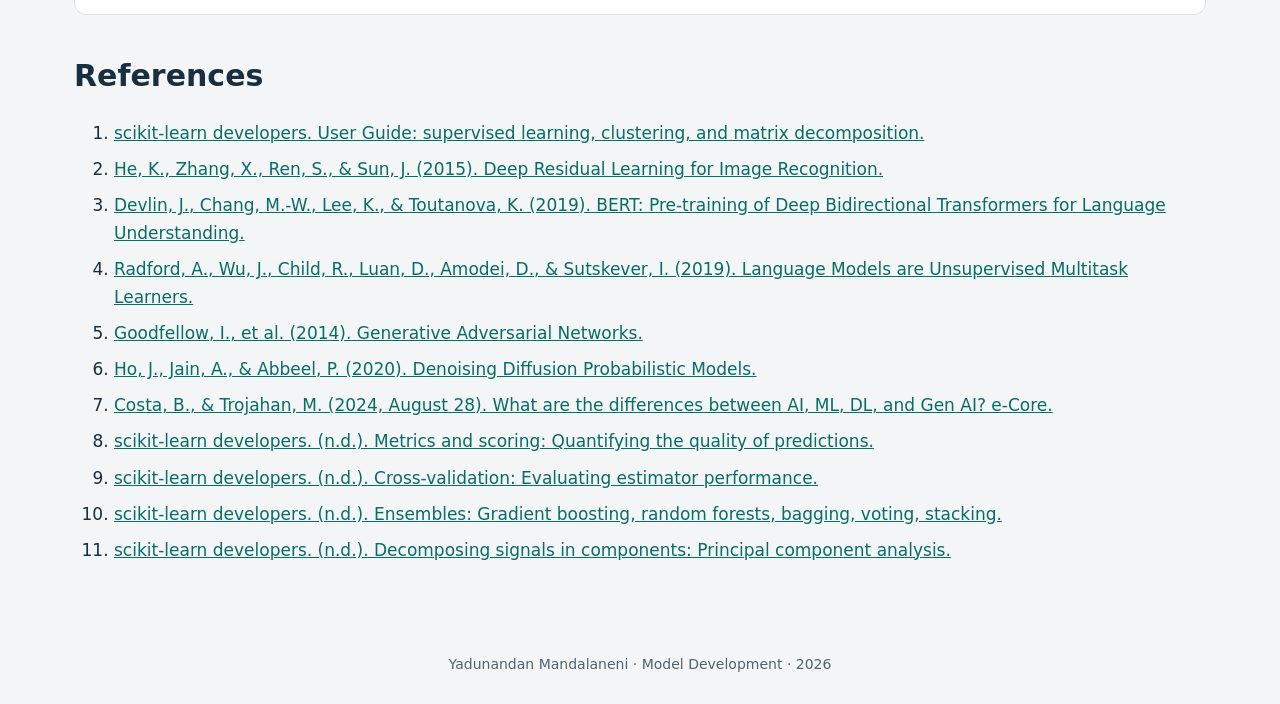
==== commit 15ca8b0a: "Document the live GitHub Pages publication" ====
--- a/courses/model-development/algorithm-types/index.html
+++ b/courses/model-development/algorithm-types/index.html
@@ -1 +1 @@
-<!doctype html><html lang="en"><head><meta charset="utf-8"><meta name="viewport" content="width=device-width,initial-scale=1"><title>Algorithm Types | Yadunandan Mandalaneni</title><meta name="description" content="Algorithm Types - Model Development coursework and project evidence."><link rel="stylesheet" href="../../../styles.css"></head><body><header><nav><a href="../../../index.html">Yadunandan Mandalaneni</a><span><a href="../../../index.html#work">Work</a> &nbsp; <a href="../../../index.html#about">About</a> &nbsp; <a href="https://github.com/Nandan09-12">GitHub</a></span></nav></header><main><p class="eyebrow">AIML-501 / Assignment 1.5</p><h1>Algorithm types,<br>connected.</h1><p class="lead">A practical visual framework for comparing ten algorithms and model families by learning style, application domain, and task.</p><a class="button" href="algorithm-types-framework.pdf">Download the framework and practical guide (PDF)</a><a class="button secondary" href="algorithm-types-infographic.pdf">Download the one-page infographic</a><a class="button secondary" href="#comparison">Read the accessible comparison</a><figure><img src="algorithm-types-framework.png" alt="Ten-algorithm infographic. The complete explanations and use cases are available in the comparison table below."><figcaption>Prediction, pattern discovery, language representation, and generation in one framework. Use cases are illustrative.</figcaption></figure><div class="note">Learning style describes the training objective, not a permanent property of an architecture. Broad supervised/unsupervised categories appear alongside the specific training setup. In self-supervised training, targets come from the data itself. Conditional models and later fine-tuning can add supervision. Domain labels show selected common uses, not every possible application. All use cases are illustrative, not reported experiments.</div><h2 id="comparison">Compare the ten approaches</h2><div class="scroll" tabindex="0" role="region" aria-label="Scrollable algorithm comparison"><table><caption>Learning styles, primary domains, mechanisms, applications, and selection considerations</caption><thead><tr><th>Algorithm or model family</th><th>Learning setup</th><th>Domains</th><th>How it works</th><th>Example application</th><th>Selection consideration</th></tr></thead><tbody><tr><th scope="row">Linear Regression <a href="#ref-1">[1]</a></th><td>Supervised</td><td>Tabular</td><td>Fits a weighted linear relationship between input features and a numeric target.</td><td>Estimate a home price from area, location features, and property characteristics.</td><td>Start with an interpretable numeric baseline; inspect residuals and assumptions.</td></tr><tr><th scope="row">Random Forest <a href="#ref-1">[1]</a></th><td>Supervised</td><td>Tabular</td><td>Trains randomized decision trees on resampled data, then averages predictions or votes.</td><td>Predict customer churn from account activity and service history.</td><td>Captures nonlinear patterns; individual predictions are harder to explain than one tree.</td></tr><tr><th scope="row">Gradient Boosting <a href="#ref-1">[1]</a></th><td>Supervised</td><td>Tabular</td><td>Adds weak learners sequentially, each improving the current ensemble against a chosen loss.</td><td>Rank loan applications by default risk using labeled historical outcomes.</td><td>Useful for structured prediction; tune complexity to control overfitting.</td></tr><tr><th scope="row">Convolutional Neural Network <a href="#ref-2">[2]</a></th><td>Supervised: classifier setup</td><td>Computer Vision</td><td>Learns shared local filters and progressively combines visual features to predict a class.</td><td>Flag visible manufacturing defects in labeled product photographs.</td><td>Learns image features; performance depends on representative images and labels.</td></tr><tr><th scope="row">K-Means <a href="#ref-1">[1]</a></th><td>Unsupervised</td><td>Tabular, Computer Vision</td><td>Alternates assigning points to the closest centroid and updating each cluster mean.</td><td>Group customers by scaled purchasing behavior without predefined segment labels.</td><td>Choose k and scale features; compact clusters may miss complex shapes.</td></tr><tr><th scope="row">Principal Component Analysis <a href="#ref-1">[1]</a></th><td>Unsupervised</td><td>Tabular, Computer Vision</td><td>Projects centered data onto orthogonal directions that retain the most variance.</td><td>Reduce correlated sensor measurements to fewer features for visualization.</td><td>Compresses features, not clusters; high variance need not mean task relevance.</td></tr><tr><th scope="row">BERT <a href="#ref-3">[3]</a></th><td>Unsupervised/self-supervised pretraining; supervised fine-tuning</td><td>NLP</td><td>Uses bidirectional context to recover masked tokens; original BERT also used a sentence-pair objective.</td><td>Fine-tune a pretrained encoder on labeled support tickets to classify intent.</td><td>The ticket classifier is supervised fine-tuning; BERT is not a free-form text generator.</td></tr><tr><th scope="row">GPT-style Transformer <a href="#ref-4">[4]</a></th><td>Unsupervised data / self-supervised pretraining</td><td>NLP, Generative AI</td><td>Uses causal attention to predict the next token from preceding tokens, then generates sequentially.</td><td>Draft a product description from a supplied brief, followed by human review.</td><td>Base pretraining is shown; later instruction tuning can add other learning styles.</td></tr><tr><th scope="row">Generative Adversarial Network <a href="#ref-5">[5]</a></th><td>Unsupervised: unconditional setup</td><td>Computer Vision, Generative AI</td><td>A generator synthesizes samples while a discriminator learns to distinguish generated from real data.</td><td>Generate synthetic product-image variations for creative exploration.</td><td>Training can be unstable or collapse to limited outputs; conditional variants add supervision.</td></tr><tr><th scope="row">Diffusion Model <a href="#ref-6">[6]</a></th><td>Unsupervised data / self-supervised denoising</td><td>Computer Vision, Generative AI</td><td>Learns to reverse added noise; repeated denoising transforms a random sample into generated content.</td><td>Generate image concepts; text-conditioned variants guide generation with prompts.</td><td>The baseline needs no human class labels; text-image conditioning uses paired information.</td></tr></tbody></table></div><h2>From a task to a starting point</h2><div class="cards"><section class="panel"><h3>Predict an outcome</h3><p>Begin with a simple baseline for a labeled target. Compare linear regression, forests, or boosting for tabular data; consider a CNN for images. Validate on held-out data.</p></section><section class="panel"><h3>Discover structure</h3><p>Use K-Means for candidate groups and PCA for fewer features. Scale inputs appropriately. Cluster structure and retained variance need interpretation.</p></section><section class="panel"><h3>Understand or generate</h3><p>BERT encodes context for downstream understanding tasks. GPT generates tokens; GANs and diffusion synthesize samples through different objectives. Review generated outputs critically.</p></section></div><h2>Learning style, domain, architecture, and task</h2><div class="cards"><section class="panel"><h3>Supervised</h3><p>Training examples include a target supplied for the task, such as a defect label or sale price.</p></section><section class="panel"><h3>Unsupervised</h3><p>The objective discovers structure or models a distribution without human-provided task labels.</p></section><section class="panel"><h3>Self-supervised</h3><p>Targets are constructed from the input, such as masked tokens, next tokens, or injected noise. It is grouped here with learning from unlabeled data.</p></section><section class="panel"><h3>Generative</h3><p>Describes the goal of producing samples or content. It does not specify one learning style or one architecture.</p></section></div><h2>How the methods relate</h2><div class="cards"><section class="panel"><h3>Random Forest vs. Boosting</h3><p>Both combine trees for labeled prediction. A forest averages randomized trees to reduce variance. Boosting builds learners sequentially to improve a loss. Compare both with the same validation split; neither is automatically best. [10]</p></section><section class="panel"><h3>K-Means vs. PCA</h3><p>K-Means assigns observations to groups. PCA creates new continuous feature directions. PCA may precede clustering, but retained variance alone does not show that useful groups exist. [1, 11]</p></section><section class="panel"><h3>BERT vs. GPT</h3><p>BERT uses bidirectional context to learn representations. A task head can classify a complete text. A GPT-style base model uses preceding context to predict and generate the next token. Both can be adapted after pretraining. [3, 4]</p></section></div><h2>A worked selection scenario</h2><p>One retail business may have several needs. These illustrative choices show why the business task must be defined before selecting a model.</p><div class="scroll" tabindex="0" role="region" aria-label="Retail task comparison"><table><thead><tr><th>Business need</th><th>Candidate approach</th><th>Input, output, and quality check</th></tr></thead><tbody><tr><td>Predict demand</td><td>Linear regression; forest; boosting</td><td>Past sales and known features -&gt; predicted units. Compare MAE/RMSE on a later time period and against a simple demand baseline. [8, 9]</td></tr><tr><td>Segment customers</td><td>K-Means; optional PCA</td><td>Scaled purchasing features -&gt; candidate groups. Check stability, separation, and business usefulness; groups are not established customer truths. [1, 11]</td></tr><tr><td>Route support tickets</td><td>BERT + classification head</td><td>Ticket text plus intent labels -&gt; intent class. Use per-class precision/recall and macro-F1; inspect errors on similar or rare intents. [3, 8]</td></tr><tr><td>Create campaign content</td><td>GPT; GAN; diffusion</td><td>Brief -&gt; draft text; noise or conditioning -&gt; image candidates. Review prompt adherence, factual accuracy for text, image quality, and output diversity. [4-6]</td></tr></tbody></table></div><h2>Common misconceptions</h2><div class="cards"><section class="panel"><h3>A model belongs to only one domain.</h3><p>The same method can operate on different representations. Forests can use text-derived numeric features; CNNs can appear inside generative systems. The matrix shows selected common uses.</p></section><section class="panel"><h3>Unsupervised means there is no training signal.</h3><p>K-Means minimizes within-cluster distance; PCA retains variance; GANs use a discriminator; self-supervised models construct targets. The source of the signal is the distinction.</p></section><section class="panel"><h3>Generative output is automatically correct.</h3><p>A plausible sentence can contain false claims, and a realistic image can miss the prompt. Generation quality requires task-specific review; a fluent output is insufficient evidence of factual reliability.</p></section><section class="panel"><h3>An attractive framework proves a model works.</h3><p>This artifact explains candidate methods. A deployment decision still needs suitable data, a baseline, independent evaluation, and examination of error costs.</p></section></div><h2>A defensible selection workflow</h2><p>Define the output and error cost; inspect labels and data quality; establish a simple baseline; split the data to match intended use; tune using training and validation data; and reserve a final test set. Fit preprocessing on training data only. Use time-aware splits when future events are the prediction target. [8, 9]</p><h2>Artifact information</h2><section class="panel"><h3>Introduction and description</h3><p>This source-backed visual guide connects classical machine learning and modern generative approaches. It provides a downloadable infographic and an accessible text comparison for learners and colleagues exploring model selection.</p><h3>Objective</h3><p>Compare ten representative approaches across tabular data, computer vision, NLP, and generative AI; distinguish the learning objective from the model architecture and intended task.</p><h3>Process</h3><p>The course brief and linked e-Core article established the scope. Official documentation and original research informed the model descriptions. The framework was organized by training setup, with common domains and illustrative uses. Revisions clarified self-supervised pretraining, supervised fine-tuning, and conditional generation. The first draft was expanded with method comparisons, a task-selection scenario, and evaluation guidance. The PDF was rendered for visual inspection, and the website provides the same information as readable HTML.</p><h3>Tools and technologies used</h3><p>ChatGPT/Codex assisted with research synthesis, writing, Python-generated PDF layout, and HTML/CSS implementation. Source material is cited below. GitHub and GitHub Pages are the intended version-control and publication platforms.</p><h3>Value proposition</h3><p>The guide makes model-selection conversations more precise by linking an algorithm's objective to its suitable tasks, required information, and limitations.</p><h3>Unique value</h3><p>The comparison makes training-stage differences explicit. BERT-based classification and base language-model pretraining appear with their distinct objectives, and the framework separates feature compression from clustering.</p><h3>Relevance</h3><p>This artifact supports early model-selection decisions, technical communication, and further study in Model Development. It is a conceptual reference; implementation and empirical evaluation belong to subsequent projects.</p></section><h2>References</h2><ol><li id="ref-1" value="1"><a href="https://scikit-learn.org/stable/user_guide.html">scikit-learn developers. User Guide: supervised learning, clustering, and matrix decomposition.</a></li><li id="ref-2" value="2"><a href="https://arxiv.org/abs/1512.03385">He, K., Zhang, X., Ren, S., &amp; Sun, J. (2015). Deep Residual Learning for Image Recognition.</a></li><li id="ref-3" value="3"><a href="https://arxiv.org/abs/1810.04805">Devlin, J., Chang, M.-W., Lee, K., &amp; Toutanova, K. (2019). BERT: Pre-training of Deep Bidirectional Transformers for Language Understanding.</a></li><li id="ref-4" value="4"><a href="https://cdn.openai.com/better-language-models/language_models_are_unsupervised_multitask_learners.pdf">Radford, A., Wu, J., Child, R., Luan, D., Amodei, D., &amp; Sutskever, I. (2019). Language Models are Unsupervised Multitask Learners.</a></li><li id="ref-5" value="5"><a href="https://arxiv.org/abs/1406.2661">Goodfellow, I., et al. (2014). Generative Adversarial Networks.</a></li><li id="ref-6" value="6"><a href="https://arxiv.org/abs/2006.11239">Ho, J., Jain, A., &amp; Abbeel, P. (2020). Denoising Diffusion Probabilistic Models.</a></li><li id="ref-7" value="7"><a href="https://www.e-core.com/na-en/articles/differences-between-ai-ml-dl-gen-ai">Costa, B., &amp; Trojahan, M. (2024, August 28). What are the differences between AI, ML, DL, and Gen AI? e-Core.</a></li><li id="ref-8" value="8"><a href="https://scikit-learn.org/stable/modules/model_evaluation.html">scikit-learn developers. (n.d.). Metrics and scoring: Quantifying the quality of predictions.</a></li><li id="ref-9" value="9"><a href="https://scikit-learn.org/stable/modules/cross_validation.html">scikit-learn developers. (n.d.). Cross-validation: Evaluating estimator performance.</a></li><li id="ref-10" value="10"><a href="https://scikit-learn.org/stable/modules/ensemble.html">scikit-learn developers. (n.d.). Ensembles: Gradient boosting, random forests, bagging, voting, stacking.</a></li><li id="ref-11" value="11"><a href="https://scikit-learn.org/stable/modules/decomposition.html#pca">scikit-learn developers. (n.d.). Decomposing signals in components: Principal component analysis.</a></li></ol></main><footer>Yadunandan Mandalaneni · Model Development · 2026</footer></body></html>+<!doctype html><html lang="en"><head><meta charset="utf-8"><meta name="viewport" content="width=device-width,initial-scale=1"><title>Algorithm Types | Yadunandan Mandalaneni</title><meta name="description" content="Algorithm Types - Model Development coursework and project evidence."><link rel="stylesheet" href="../../../styles.css"></head><body><header><nav><a href="../../../index.html">Yadunandan Mandalaneni</a><span><a href="../../../index.html#work">Work</a> &nbsp; <a href="../../../index.html#about">About</a> &nbsp; <a href="https://github.com/Nandan09-12">GitHub</a></span></nav></header><main><p class="eyebrow">AIML-501 / Assignment 1.5</p><h1>Algorithm types,<br>connected.</h1><p class="lead">A practical visual framework for comparing ten algorithms and model families by learning style, application domain, and task.</p><a class="button" href="algorithm-types-framework.pdf">Download the framework and practical guide (PDF)</a><a class="button secondary" href="algorithm-types-infographic.pdf">Download the one-page infographic</a><a class="button secondary" href="#comparison">Read the accessible comparison</a><figure><img src="algorithm-types-framework.png" alt="Ten-algorithm infographic. The complete explanations and use cases are available in the comparison table below."><figcaption>Prediction, pattern discovery, language representation, and generation in one framework. Use cases are illustrative.</figcaption></figure><div class="note">Learning style describes the training objective, not a permanent property of an architecture. Broad supervised/unsupervised categories appear alongside the specific training setup. In self-supervised training, targets come from the data itself. Conditional models and later fine-tuning can add supervision. Domain labels show selected common uses, not every possible application. All use cases are illustrative, not reported experiments.</div><h2 id="comparison">Compare the ten approaches</h2><div class="scroll" tabindex="0" role="region" aria-label="Scrollable algorithm comparison"><table><caption>Learning styles, primary domains, mechanisms, applications, and selection considerations</caption><thead><tr><th>Algorithm or model family</th><th>Learning setup</th><th>Domains</th><th>How it works</th><th>Example application</th><th>Selection consideration</th></tr></thead><tbody><tr><th scope="row">Linear Regression <a href="#ref-1">[1]</a></th><td>Supervised</td><td>Tabular</td><td>Fits a weighted linear relationship between input features and a numeric target.</td><td>Estimate a home price from area, location features, and property characteristics.</td><td>Start with an interpretable numeric baseline; inspect residuals and assumptions.</td></tr><tr><th scope="row">Random Forest <a href="#ref-1">[1]</a></th><td>Supervised</td><td>Tabular</td><td>Trains randomized decision trees on resampled data, then averages predictions or votes.</td><td>Predict customer churn from account activity and service history.</td><td>Captures nonlinear patterns; individual predictions are harder to explain than one tree.</td></tr><tr><th scope="row">Gradient Boosting <a href="#ref-1">[1]</a></th><td>Supervised</td><td>Tabular</td><td>Adds weak learners sequentially, each improving the current ensemble against a chosen loss.</td><td>Rank loan applications by default risk using labeled historical outcomes.</td><td>Useful for structured prediction; tune complexity to control overfitting.</td></tr><tr><th scope="row">Convolutional Neural Network <a href="#ref-2">[2]</a></th><td>Supervised: classifier setup</td><td>Computer Vision</td><td>Learns shared local filters and progressively combines visual features to predict a class.</td><td>Flag visible manufacturing defects in labeled product photographs.</td><td>Learns image features; performance depends on representative images and labels.</td></tr><tr><th scope="row">K-Means <a href="#ref-1">[1]</a></th><td>Unsupervised</td><td>Tabular, Computer Vision</td><td>Alternates assigning points to the closest centroid and updating each cluster mean.</td><td>Group customers by scaled purchasing behavior without predefined segment labels.</td><td>Choose k and scale features; compact clusters may miss complex shapes.</td></tr><tr><th scope="row">Principal Component Analysis <a href="#ref-1">[1]</a></th><td>Unsupervised</td><td>Tabular, Computer Vision</td><td>Projects centered data onto orthogonal directions that retain the most variance.</td><td>Reduce correlated sensor measurements to fewer features for visualization.</td><td>Compresses features, not clusters; high variance need not mean task relevance.</td></tr><tr><th scope="row">BERT <a href="#ref-3">[3]</a></th><td>Unsupervised/self-supervised pretraining; supervised fine-tuning</td><td>NLP</td><td>Uses bidirectional context to recover masked tokens; original BERT also used a sentence-pair objective.</td><td>Fine-tune a pretrained encoder on labeled support tickets to classify intent.</td><td>The ticket classifier is supervised fine-tuning; BERT is not a free-form text generator.</td></tr><tr><th scope="row">GPT-style Transformer <a href="#ref-4">[4]</a></th><td>Unsupervised data / self-supervised pretraining</td><td>NLP, Generative AI</td><td>Uses causal attention to predict the next token from preceding tokens, then generates sequentially.</td><td>Draft a product description from a supplied brief, followed by human review.</td><td>Base pretraining is shown; later instruction tuning can add other learning styles.</td></tr><tr><th scope="row">Generative Adversarial Network <a href="#ref-5">[5]</a></th><td>Unsupervised: unconditional setup</td><td>Computer Vision, Generative AI</td><td>A generator synthesizes samples while a discriminator learns to distinguish generated from real data.</td><td>Generate synthetic product-image variations for creative exploration.</td><td>Training can be unstable or collapse to limited outputs; conditional variants add supervision.</td></tr><tr><th scope="row">Diffusion Model <a href="#ref-6">[6]</a></th><td>Unsupervised data / self-supervised denoising</td><td>Computer Vision, Generative AI</td><td>Learns to reverse added noise; repeated denoising transforms a random sample into generated content.</td><td>Generate image concepts; text-conditioned variants guide generation with prompts.</td><td>The baseline needs no human class labels; text-image conditioning uses paired information.</td></tr></tbody></table></div><h2>From a task to a starting point</h2><div class="cards"><section class="panel"><h3>Predict an outcome</h3><p>Begin with a simple baseline for a labeled target. Compare linear regression, forests, or boosting for tabular data; consider a CNN for images. Validate on held-out data.</p></section><section class="panel"><h3>Discover structure</h3><p>Use K-Means for candidate groups and PCA for fewer features. Scale inputs appropriately. Cluster structure and retained variance need interpretation.</p></section><section class="panel"><h3>Understand or generate</h3><p>BERT encodes context for downstream understanding tasks. GPT generates tokens; GANs and diffusion synthesize samples through different objectives. Review generated outputs critically.</p></section></div><h2>Learning style, domain, architecture, and task</h2><div class="cards"><section class="panel"><h3>Supervised</h3><p>Training examples include a target supplied for the task, such as a defect label or sale price.</p></section><section class="panel"><h3>Unsupervised</h3><p>The objective discovers structure or models a distribution without human-provided task labels.</p></section><section class="panel"><h3>Self-supervised</h3><p>Targets are constructed from the input, such as masked tokens, next tokens, or injected noise. It is grouped here with learning from unlabeled data.</p></section><section class="panel"><h3>Generative</h3><p>Describes the goal of producing samples or content. It does not specify one learning style or one architecture.</p></section></div><h2>How the methods relate</h2><div class="cards"><section class="panel"><h3>Random Forest vs. Boosting</h3><p>Both combine trees for labeled prediction. A forest averages randomized trees to reduce variance. Boosting builds learners sequentially to improve a loss. Compare both with the same validation split; neither is automatically best. [10]</p></section><section class="panel"><h3>K-Means vs. PCA</h3><p>K-Means assigns observations to groups. PCA creates new continuous feature directions. PCA may precede clustering, but retained variance alone does not show that useful groups exist. [1, 11]</p></section><section class="panel"><h3>BERT vs. GPT</h3><p>BERT uses bidirectional context to learn representations. A task head can classify a complete text. A GPT-style base model uses preceding context to predict and generate the next token. Both can be adapted after pretraining. [3, 4]</p></section></div><h2>A worked selection scenario</h2><p>One retail business may have several needs. These illustrative choices show why the business task must be defined before selecting a model.</p><div class="scroll" tabindex="0" role="region" aria-label="Retail task comparison"><table><thead><tr><th>Business need</th><th>Candidate approach</th><th>Input, output, and quality check</th></tr></thead><tbody><tr><td>Predict demand</td><td>Linear regression; forest; boosting</td><td>Past sales and known features -&gt; predicted units. Compare MAE/RMSE on a later time period and against a simple demand baseline. [8, 9]</td></tr><tr><td>Segment customers</td><td>K-Means; optional PCA</td><td>Scaled purchasing features -&gt; candidate groups. Check stability, separation, and business usefulness; groups are not established customer truths. [1, 11]</td></tr><tr><td>Route support tickets</td><td>BERT + classification head</td><td>Ticket text plus intent labels -&gt; intent class. Use per-class precision/recall and macro-F1; inspect errors on similar or rare intents. [3, 8]</td></tr><tr><td>Create campaign content</td><td>GPT; GAN; diffusion</td><td>Brief -&gt; draft text; noise or conditioning -&gt; image candidates. Review prompt adherence, factual accuracy for text, image quality, and output diversity. [4-6]</td></tr></tbody></table></div><h2>Common misconceptions</h2><div class="cards"><section class="panel"><h3>A model belongs to only one domain.</h3><p>The same method can operate on different representations. Forests can use text-derived numeric features; CNNs can appear inside generative systems. The matrix shows selected common uses.</p></section><section class="panel"><h3>Unsupervised means there is no training signal.</h3><p>K-Means minimizes within-cluster distance; PCA retains variance; GANs use a discriminator; self-supervised models construct targets. The source of the signal is the distinction.</p></section><section class="panel"><h3>Generative output is automatically correct.</h3><p>A plausible sentence can contain false claims, and a realistic image can miss the prompt. Generation quality requires task-specific review; a fluent output is insufficient evidence of factual reliability.</p></section><section class="panel"><h3>An attractive framework proves a model works.</h3><p>This artifact explains candidate methods. A deployment decision still needs suitable data, a baseline, independent evaluation, and examination of error costs.</p></section></div><h2>A defensible selection workflow</h2><p>Define the output and error cost; inspect labels and data quality; establish a simple baseline; split the data to match intended use; tune using training and validation data; and reserve a final test set. Fit preprocessing on training data only. Use time-aware splits when future events are the prediction target. [8, 9]</p><h2>Artifact information</h2><section class="panel"><h3>Introduction and description</h3><p>This source-backed visual guide connects classical machine learning and modern generative approaches. It provides a downloadable infographic and an accessible text comparison for learners and colleagues exploring model selection.</p><h3>Objective</h3><p>Compare ten representative approaches across tabular data, computer vision, NLP, and generative AI; distinguish the learning objective from the model architecture and intended task.</p><h3>Process</h3><p>The course brief and linked e-Core article established the scope. Official documentation and original research informed the model descriptions. The framework was organized by training setup, with common domains and illustrative uses. Revisions clarified self-supervised pretraining, supervised fine-tuning, and conditional generation. The first draft was expanded with method comparisons, a task-selection scenario, and evaluation guidance. The PDF was rendered for visual inspection, and the website provides the same information as readable HTML.</p><h3>Tools and technologies used</h3><p>ChatGPT/Codex assisted with research synthesis, writing, Python-generated PDF layout, and HTML/CSS implementation. Source material is cited below. GitHub tracks the source versions, and GitHub Pages publishes this portfolio.</p><h3>Value proposition</h3><p>The guide makes model-selection conversations more precise by linking an algorithm's objective to its suitable tasks, required information, and limitations.</p><h3>Unique value</h3><p>The comparison makes training-stage differences explicit. BERT-based classification and base language-model pretraining appear with their distinct objectives, and the framework separates feature compression from clustering.</p><h3>Relevance</h3><p>This artifact supports early model-selection decisions, technical communication, and further study in Model Development. It is a conceptual reference; implementation and empirical evaluation belong to subsequent projects.</p></section><h2>References</h2><ol><li id="ref-1" value="1"><a href="https://scikit-learn.org/stable/user_guide.html">scikit-learn developers. User Guide: supervised learning, clustering, and matrix decomposition.</a></li><li id="ref-2" value="2"><a href="https://arxiv.org/abs/1512.03385">He, K., Zhang, X., Ren, S., &amp; Sun, J. (2015). Deep Residual Learning for Image Recognition.</a></li><li id="ref-3" value="3"><a href="https://arxiv.org/abs/1810.04805">Devlin, J., Chang, M.-W., Lee, K., &amp; Toutanova, K. (2019). BERT: Pre-training of Deep Bidirectional Transformers for Language Understanding.</a></li><li id="ref-4" value="4"><a href="https://cdn.openai.com/better-language-models/language_models_are_unsupervised_multitask_learners.pdf">Radford, A., Wu, J., Child, R., Luan, D., Amodei, D., &amp; Sutskever, I. (2019). Language Models are Unsupervised Multitask Learners.</a></li><li id="ref-5" value="5"><a href="https://arxiv.org/abs/1406.2661">Goodfellow, I., et al. (2014). Generative Adversarial Networks.</a></li><li id="ref-6" value="6"><a href="https://arxiv.org/abs/2006.11239">Ho, J., Jain, A., &amp; Abbeel, P. (2020). Denoising Diffusion Probabilistic Models.</a></li><li id="ref-7" value="7"><a href="https://www.e-core.com/na-en/articles/differences-between-ai-ml-dl-gen-ai">Costa, B., &amp; Trojahan, M. (2024, August 28). What are the differences between AI, ML, DL, and Gen AI? e-Core.</a></li><li id="ref-8" value="8"><a href="https://scikit-learn.org/stable/modules/model_evaluation.html">scikit-learn developers. (n.d.). Metrics and scoring: Quantifying the quality of predictions.</a></li><li id="ref-9" value="9"><a href="https://scikit-learn.org/stable/modules/cross_validation.html">scikit-learn developers. (n.d.). Cross-validation: Evaluating estimator performance.</a></li><li id="ref-10" value="10"><a href="https://scikit-learn.org/stable/modules/ensemble.html">scikit-learn developers. (n.d.). Ensembles: Gradient boosting, random forests, bagging, voting, stacking.</a></li><li id="ref-11" value="11"><a href="https://scikit-learn.org/stable/modules/decomposition.html#pca">scikit-learn developers. (n.d.). Decomposing signals in components: Principal component analysis.</a></li></ol></main><footer>Yadunandan Mandalaneni · Model Development · 2026</footer></body></html>
